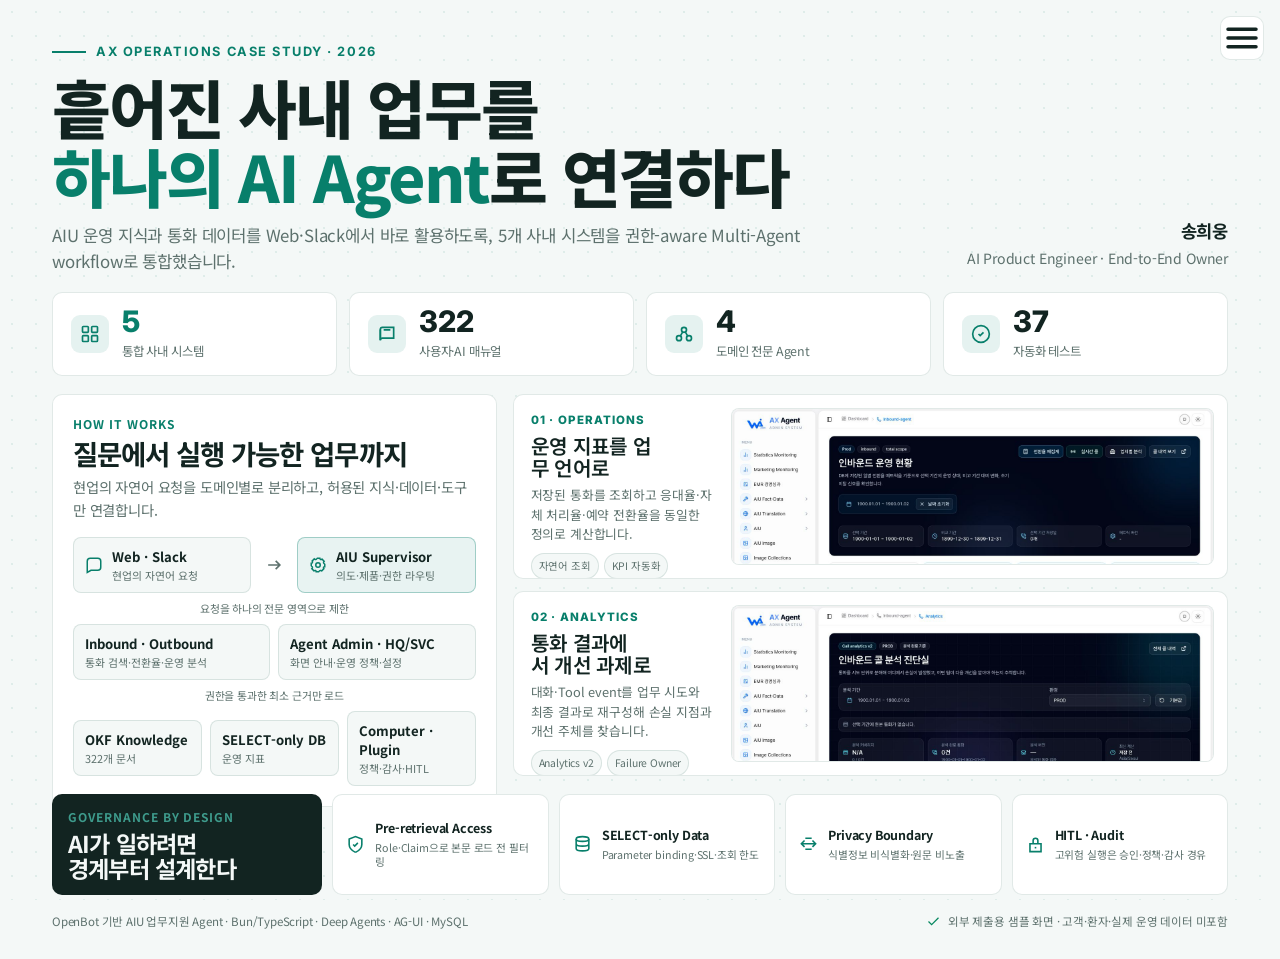
==== portfolio/cupix-ax-aiu-case-study.html @ a0961ac8 "큐픽스 AX 지원용 이력서와 시각 사례 추가" ====
<!DOCTYPE html>
<html lang="ko" class="theme-light">
<head>
  <meta charset="UTF-8">
  <meta name="viewport" content="width=device-width, initial-scale=1.0">
  <title>송희웅 - AIU AX Case Study</title>
  <link rel="preconnect" href="https://fonts.googleapis.com">
  <link href="https://fonts.googleapis.com/css2?family=Inter:wght@300;400;500;600;700;800;900&family=Noto+Sans+KR:wght@300;400;500;600;700;800;900&display=swap" rel="stylesheet">
  <script src="https://cdn.jsdelivr.net/npm/chart.js@4.4.7/dist/chart.umd.min.js"></script>
  <script>Chart.defaults.animation = false;</script>
  <script src="https://cdn.jsdelivr.net/npm/html-to-image@1.11.11/dist/html-to-image.js"></script>
  <style>
    *, *::before, *::after { box-sizing: border-box; margin: 0; padding: 0; }
    :root { interpolate-size: allow-keywords; }

    html.theme-dark {
      --bg: #071312; --surface: #0e1d1b; --surface-hover: #142725;
      --border: rgba(255,255,255,0.09); --text: #eef8f6; --text-secondary: #9ab0ac;
      --accent: #28b596; --accent-secondary: #6aa7ff;
      --positive: #2dd4a6; --negative: #fb7185; --warning: #fbbf24;
    }
    html.theme-light {
      --bg: #f4f8f7; --surface: #ffffff; --surface-hover: #eef7f4;
      --border: rgba(15, 72, 61, 0.12); --text: #122421; --text-secondary: #5d716d;
      --accent: #087f6b; --accent-secondary: #2563a7;
      --positive: #078860; --negative: #c93652; --warning: #a96c00;
    }

    html, body { min-height: 100%; }
    body {
      font-family: 'Noto Sans KR', 'Inter', -apple-system, BlinkMacSystemFont, sans-serif;
      background: var(--bg); color: var(--text); line-height: 1.55;
      letter-spacing: -0.011em; font-size: 16px; -webkit-font-smoothing: antialiased;
      transition: background 0.3s, color 0.3s; scrollbar-gutter: stable;
    }
    body::before {
      content: ''; position: fixed; inset: 0; z-index: -1; pointer-events: none;
      background-image: radial-gradient(circle, color-mix(in srgb, var(--accent), transparent 91%) 1px, transparent 1px);
      background-size: 24px 24px;
    }
    h1, h2, h3 { color: var(--text); letter-spacing: -0.035em; line-height: 1.08; text-wrap: balance; }
    h1 { font-size: clamp(2.7rem, 5vw, 4.5rem); font-weight: 800; }
    h2 { font-size: 2.1rem; font-weight: 700; }
    h3 { font-size: 1.5rem; font-weight: 600; }
    p, li, span, label { color: var(--text); font-weight: 400; }
    .text-secondary { color: var(--text-secondary); }
    *:focus-visible { outline: 2px solid var(--accent); outline-offset: 3px; border-radius: 4px; }

    .page {
      max-width: 1440px; min-height: 100vh; margin: 0 auto; padding: 42px 52px 28px;
      display: flex; flex-direction: column; justify-content: space-between; gap: 18px;
    }
    section { margin-bottom: 0; }
    .eyebrow {
      display: flex; align-items: center; gap: 10px; margin-bottom: 10px;
      color: var(--accent); font-family: 'Inter', sans-serif; font-size: 0.8rem;
      font-weight: 700; letter-spacing: 0.12em; text-transform: uppercase;
    }
    .eyebrow-line { width: 34px; height: 2px; background: var(--accent); }
    .hero { display: grid; grid-template-columns: minmax(0, 1fr) auto; align-items: end; gap: 28px; }
    .hero h1 { max-width: 850px; }
    .hero h1 strong { color: var(--accent); font-weight: 800; }
    .hero-copy { max-width: 750px; margin-top: 12px; color: var(--text-secondary); font-size: 1.05rem; }
    .identity { text-align: right; padding-bottom: 4px; }
    .identity-name { font-size: 1.1rem; font-weight: 700; }
    .identity-role { margin-top: 4px; color: var(--text-secondary); font-size: 0.88rem; }

    .metric-grid { display: grid; grid-template-columns: repeat(4, minmax(0, 1fr)); gap: 12px; }
    .metric {
      background: var(--surface); border: 1px solid var(--border); border-radius: 10px;
      padding: 14px 18px; min-height: 76px; display: flex; align-items: center; gap: 13px;
      transition: box-shadow 0.2s ease;
    }
    .metric:hover { box-shadow: 0 8px 18px rgba(11, 62, 51, 0.08); }
    .metric-icon {
      width: 38px; height: 38px; border-radius: 9px; display: grid; place-items: center;
      color: var(--accent); background: color-mix(in srgb, var(--accent), transparent 90%);
    }
    .metric-icon svg { width: 20px; height: 20px; }
    .metric-value { font-family: 'Inter', sans-serif; font-size: 1.85rem; font-weight: 800; line-height: 1; }
    .metric:first-child .metric-value { color: var(--accent); }
    .metric-label { margin-top: 5px; color: var(--text-secondary); font-size: 0.78rem; }

    .content-grid { display: grid; grid-template-columns: 0.92fr 1.48fr; gap: 16px; height: 382px; min-height: 0; }
    .card {
      background: var(--surface); border: 1px solid var(--border); border-radius: 10px;
      padding: 20px; transition: box-shadow 0.2s ease;
    }
    .card:hover { box-shadow: 0 8px 18px rgba(11, 62, 51, 0.08); }
    .card-label { color: var(--accent); font-size: 0.75rem; font-weight: 700; letter-spacing: 0.08em; text-transform: uppercase; }
    .architecture-card { display: flex; flex-direction: column; }
    .architecture-card h2 { margin-top: 5px; font-size: 1.72rem; }
    .architecture-card > p { margin-top: 8px; color: var(--text-secondary); font-size: 0.9rem; }
    .flow { margin-top: 16px; display: grid; gap: 10px; flex: 1; }
    .flow-row { display: grid; align-items: center; gap: 8px; }
    .flow-row.entry { grid-template-columns: 1fr 30px 1fr; }
    .flow-row.specialists { grid-template-columns: repeat(2, minmax(0, 1fr)); }
    .flow-row.sources { grid-template-columns: repeat(3, minmax(0, 1fr)); }
    .node {
      min-height: 54px; border: 1px solid var(--border); border-radius: 8px; background: var(--bg);
      padding: 9px 11px; display: flex; align-items: center; gap: 9px; color: var(--text);
      font-family: inherit; text-align: left; cursor: pointer; width: 100%;
      transition: background 0.2s, box-shadow 0.2s;
    }
    .node:hover { background: var(--surface-hover); box-shadow: inset 0 0 0 1px var(--border); }
    .node.primary { background: color-mix(in srgb, var(--accent), transparent 91%); border-color: color-mix(in srgb, var(--accent), transparent 68%); }
    .node-icon { color: var(--accent); flex: 0 0 auto; }
    .node-icon svg { width: 18px; height: 18px; display: block; }
    .node-title { display: block; font-size: 0.82rem; font-weight: 700; }
    .node-sub { display: block; margin-top: 1px; color: var(--text-secondary); font-size: 0.68rem; }
    .arrow { display: grid; place-items: center; color: var(--text-secondary); }
    .arrow svg { width: 20px; height: 20px; }
    .connector-label { text-align: center; color: var(--text-secondary); font-size: 0.68rem; margin: -3px 0; }

    [popover] {
      background: var(--surface); border: 1px solid var(--border); border-radius: 8px;
      padding: 16px; max-width: 330px; box-shadow: 0 14px 40px rgba(0,0,0,0.24); color: var(--text);
    }
    [popover] h3 { font-size: 1.5rem; }
    [popover] p { margin-top: 8px; color: var(--text-secondary); font-size: 0.92rem; }
    [popover]::backdrop { background: rgba(0,0,0,0.25); }

    .screens { display: grid; grid-template-rows: repeat(2, 185px); gap: 12px; min-height: 0; }
    .screen-card {
      position: relative; display: grid; grid-template-columns: 190px minmax(0, 1fr); gap: 14px;
      padding: 13px; overflow: hidden; min-height: 0; height: 185px;
    }
    .screen-copy { display: flex; flex-direction: column; justify-content: center; padding: 4px 2px 4px 4px; }
    .screen-number { font-family: 'Inter', sans-serif; color: var(--accent); font-size: 0.72rem; font-weight: 800; letter-spacing: 0.08em; }
    .screen-copy h3 { margin-top: 5px; font-size: 1.26rem; }
    .screen-copy p { margin-top: 7px; color: var(--text-secondary); font-size: 0.8rem; line-height: 1.5; }
    .screen-chips { display: flex; gap: 5px; flex-wrap: wrap; margin-top: 10px; }
    .chip {
      border: 1px solid var(--border); background: var(--bg); color: var(--text-secondary);
      border-radius: 999px; padding: 4px 7px; font-size: 0.65rem;
    }
    .screen-button {
      position: relative; border: 1px solid var(--border); border-radius: 8px; overflow: hidden;
      cursor: zoom-in; background: #fff; min-height: 0; height: 157px; width: 100%;
    }
    .screen-button img { width: 100%; height: 100%; object-fit: cover; object-position: left top; display: block; }
    .screen-button::after {
      content: '확대 보기'; position: absolute; right: 8px; bottom: 8px; padding: 5px 8px;
      border-radius: 6px; background: rgba(6, 30, 26, 0.82); color: #fff; font-size: 0.68rem;
      opacity: 0; transition: opacity 0.2s;
    }
    .screen-button:hover::after { opacity: 1; }

    .governance {
      display: grid; grid-template-columns: 1.25fr repeat(4, minmax(0, 1fr)); gap: 10px; align-items: stretch;
    }
    .governance-intro { padding: 14px 16px; background: var(--text); border-radius: 10px; }
    .governance-intro .card-label { color: color-mix(in srgb, var(--accent), #ffffff 22%); }
    .governance-intro h2 { margin-top: 4px; color: var(--bg); font-size: 1.45rem; }
    .guardrail { padding: 12px 13px; display: flex; align-items: center; gap: 10px; }
    .guardrail svg { width: 19px; height: 19px; color: var(--accent); flex: 0 0 auto; }
    .guardrail strong { display: block; font-size: 0.78rem; }
    .guardrail span { display: block; margin-top: 2px; color: var(--text-secondary); font-size: 0.67rem; line-height: 1.35; }

    footer { display: flex; align-items: center; justify-content: space-between; gap: 20px; font-size: 0.72rem; color: var(--text-secondary); }
    footer span { color: var(--text-secondary); }
    .safe-note { display: flex; align-items: center; gap: 7px; }
    .safe-note svg { width: 15px; height: 15px; color: var(--positive); }

    dialog {
      width: min(94vw, 1280px); max-height: 92vh; border: 1px solid var(--border); border-radius: 12px;
      padding: 12px; background: var(--surface); color: var(--text); box-shadow: 0 24px 70px rgba(0,0,0,0.35);
    }
    dialog::backdrop { background: rgba(3, 15, 13, 0.78); backdrop-filter: blur(4px); }
    dialog img { display: block; width: 100%; max-height: 82vh; object-fit: contain; border-radius: 7px; }
    .dialog-close {
      position: absolute; top: 20px; right: 20px; width: 40px; height: 40px; display: grid; place-items: center;
      border: 1px solid rgba(255,255,255,0.25); border-radius: 8px; background: rgba(5, 25, 22, 0.84);
      color: white; cursor: pointer;
    }

    .viz-menu { position: fixed; top: 16px; right: 16px; z-index: 9999; }
    .viz-menu-toggle {
      width: 44px; height: 44px; border-radius: 10px; background: var(--surface); border: 1px solid var(--border);
      color: var(--text); cursor: pointer; display: flex; align-items: center; justify-content: center;
      backdrop-filter: blur(12px); transition: background 0.2s;
    }
    .viz-menu-toggle:hover { background: var(--surface-hover); }
    .viz-menu-dropdown {
      position: absolute; top: 52px; right: 0; min-width: 200px; background: var(--surface);
      border: 1px solid var(--border); border-radius: 10px; padding: 7px; opacity: 0; visibility: hidden;
      transform: translateY(-8px); transition: all 0.2s; backdrop-filter: blur(16px);
    }
    .viz-menu-dropdown.open { opacity: 1; visibility: visible; transform: translateY(0); }
    .viz-menu-dropdown button {
      width: 100%; padding: 9px 11px; border: 0; border-radius: 7px; background: transparent;
      color: var(--text); font-family: inherit; cursor: pointer; text-align: left;
      display: flex; align-items: center; gap: 9px; font-size: 0.82rem;
    }
    .viz-menu-dropdown button:hover { background: var(--surface-hover); }
    .viz-menu-dropdown svg { width: 17px; height: 17px; }
    .skip-to-content {
      position: absolute; top: -50px; left: 8px; background: var(--accent); color: #fff;
      padding: 8px 12px; text-decoration: none; border-radius: 4px; transition: top 0.2s; z-index: 10000;
    }
    .skip-to-content:focus { position: fixed; top: 8px; }
    .sr-only { position: absolute; width: 1px; height: 1px; overflow: hidden; clip: rect(0,0,0,0); white-space: nowrap; }

    @keyframes fadeInUp { from { opacity: 0; transform: translateY(18px); } to { opacity: 1; transform: translateY(0); } }
    @keyframes fadeIn { from { opacity: 0; } to { opacity: 1; } }
    @keyframes slideInLeft { from { opacity: 0; transform: translateX(-28px); } to { opacity: 1; transform: translateX(0); } }
    @keyframes slideInRight { from { opacity: 0; transform: translateX(28px); } to { opacity: 1; transform: translateX(0); } }
    .animate { animation: fadeInUp 0.55s ease-out both; }
    .animate.delay-1 { animation-delay: 0.08s; }
    .animate.delay-2 { animation-delay: 0.16s; }
    .animate.delay-3 { animation-delay: 0.24s; }
    .animate.delay-4 { animation-delay: 0.32s; }
    .animate.delay-5 { animation-delay: 0.4s; }
    .animate.delay-6 { animation-delay: 0.48s; }
    .reveal { opacity: 0; transform: translateY(18px); transition: opacity 0.55s ease, transform 0.55s ease; }
    .reveal.visible { opacity: 1; transform: translateY(0); }

    @media (max-width: 900px) {
      .page { width: 100%; max-width: 100%; height: auto; padding: 30px 22px; overflow-x: hidden; }
      .hero { grid-template-columns: 1fr; }
      .identity { text-align: left; }
      .metric-grid { grid-template-columns: repeat(2, minmax(0, 1fr)); }
      .content-grid { grid-template-columns: 1fr; height: auto; }
      .screens { grid-template-rows: repeat(2, auto); }
      .screen-card { grid-template-columns: 1fr; height: auto; }
      .screen-button { min-height: 250px; height: 250px; }
      .governance { grid-template-columns: repeat(2, minmax(0, 1fr)); }
      .governance-intro { grid-column: span 2; }
      footer { flex-direction: column; align-items: flex-start; }
    }
    @media (max-width: 600px) {
      body { overflow-x: hidden; }
      .page { padding: 22px 14px; }
      .hero h1 { max-width: 100%; font-size: 2.2rem; overflow-wrap: anywhere; word-break: keep-all; }
      h2 { font-size: 2rem; }
      h3 { font-size: 1.5rem; }
      .metric-grid, .governance { grid-template-columns: 1fr; }
      .governance-intro { grid-column: auto; }
      .flow-row.entry, .flow-row.specialists, .flow-row.sources { grid-template-columns: 1fr; }
      .flow-row.entry .arrow { transform: rotate(90deg); }
      .screen-button { min-height: 190px; }
    }
    @media (max-width: 375px) {
      body { overflow-x: hidden; }
      .page { width: 100%; max-width: 100%; padding-inline: 12px; }
      .hero h1 { font-size: 2rem; }
    }

    @media (prefers-reduced-motion: reduce) {
      *, *::before, *::after { animation: none !important; transition: none !important; }
      .reveal { opacity: 1; transform: none; }
    }

    @media print {
      html.theme-dark, html.theme-light {
        --bg: #f4f8f7; --surface: #ffffff; --surface-hover: #eef7f4;
        --border: rgba(15, 72, 61, 0.12); --text: #122421; --text-secondary: #5d716d;
        --accent: #087f6b; --accent-secondary: #2563a7;
        --positive: #078860; --negative: #c93652; --warning: #a96c00;
      }
      html, body { width: 297mm; height: 210mm; background: #f4f8f7 !important; }
      body { overflow: hidden; }
      body::before, .viz-menu, dialog { display: none !important; }
      .page { width: 297mm; height: 210mm; min-height: 210mm; max-width: none; padding: 9mm 11mm 7mm; gap: 3.2mm; overflow: hidden; }
      .hero { grid-template-columns: minmax(0, 1fr) auto !important; }
      .hero h1 { font-size: 28pt; }
      .hero-copy { font-size: 8.8pt; margin-top: 2mm; }
      .eyebrow { margin-bottom: 1.5mm; font-size: 7pt; }
      .identity { text-align: right !important; }
      .identity-name { font-size: 9.5pt; }
      .identity-role { font-size: 7pt; }
      .metric-grid { grid-template-columns: repeat(4, minmax(0, 1fr)) !important; }
      .metric { min-height: 14mm; padding: 2.4mm 3mm; gap: 2mm; }
      .metric-icon { width: 8mm; height: 8mm; }
      .metric-value { font-size: 16pt; }
      .metric-label { font-size: 6.5pt; margin-top: 0.7mm; }
      .content-grid { grid-template-columns: 0.92fr 1.48fr !important; min-height: 91mm; height: 91mm !important; gap: 3mm; }
      .card { padding: 3.2mm; }
      .architecture-card h2 { font-size: 15pt; }
      .architecture-card > p { font-size: 7pt; margin-top: 1mm; }
      .flow { margin-top: 2.2mm; gap: 1.5mm; }
      .node { min-height: 11mm; padding: 1.4mm 1.8mm; }
      .node-title { font-size: 6.8pt; }
      .node-sub { font-size: 5.7pt; }
      .connector-label { font-size: 5.8pt; }
      .screens { grid-template-rows: repeat(2, 44.5mm) !important; gap: 2mm; }
      .screen-card { grid-template-columns: 42mm minmax(0, 1fr) !important; gap: 2mm; padding: 2mm; height: 44.5mm !important; }
      .screen-copy h3 { font-size: 10.5pt; }
      .screen-copy p { font-size: 6pt; margin-top: 1mm; }
      .screen-number, .card-label { font-size: 5.8pt; }
      .screen-chips { margin-top: 1.2mm; gap: 1mm; }
      .chip { padding: 0.5mm 1.2mm; font-size: 5.2pt; }
      .screen-button { min-height: 0 !important; height: 40.5mm !important; }
      .screen-button::after { display: none; }
      .governance { grid-template-columns: 1.25fr repeat(4, minmax(0, 1fr)) !important; gap: 1.8mm; }
      .governance-intro { grid-column: auto !important; }
      .governance-intro, .guardrail { padding: 2.2mm 2.6mm; }
      .governance-intro h2 { font-size: 11pt; }
      .guardrail strong { font-size: 6.5pt; }
      .guardrail span { font-size: 5.5pt; }
      footer { flex-direction: row !important; align-items: center !important; font-size: 5.8pt; }
      .card, .metric { break-inside: avoid; box-shadow: none !important; }
      .animate, .reveal { opacity: 1 !important; transform: none !important; animation: none !important; }
      * { print-color-adjust: exact; -webkit-print-color-adjust: exact; }
    }
    @page { size: A4 landscape; margin: 0; }
  </style>
</head>
<body>
  <a href="#main-content" class="skip-to-content">본문으로 건너뛰기</a>

  <div class="viz-menu">
    <button class="viz-menu-toggle" onclick="toggleMenu()" aria-label="유틸리티 메뉴 열기">
      <svg viewBox="0 0 24 24" fill="none" stroke="currentColor" stroke-width="2" stroke-linecap="round"><path d="M4 7h16M4 12h16M4 17h16"/></svg>
    </button>
    <div class="viz-menu-dropdown" id="vizMenuDropdown">
      <button onclick="cycleTheme()">
        <svg id="themeIcon" viewBox="0 0 24 24" fill="none" stroke="currentColor" stroke-width="2"><circle cx="12" cy="12" r="4"/><path d="M12 2v2M12 20v2M4.93 4.93l1.42 1.42M17.66 17.66l1.41 1.41M2 12h2M20 12h2M4.93 19.07l1.42-1.42M17.66 6.34l1.41-1.41"/></svg>
        <span id="themeLabel">테마 전환</span>
      </button>
      <button onclick="downloadImage()">
        <svg viewBox="0 0 24 24" fill="none" stroke="currentColor" stroke-width="2"><path d="M12 3v12m0 0 4-4m-4 4-4-4M4 19h16"/></svg>
        <span>PNG 다운로드</span>
      </button>
      <button onclick="window.print()">
        <svg viewBox="0 0 24 24" fill="none" stroke="currentColor" stroke-width="2"><path d="M6 9V3h12v6M6 18H4a2 2 0 0 1-2-2v-5a2 2 0 0 1 2-2h16a2 2 0 0 1 2 2v5a2 2 0 0 1-2 2h-2M6 14h12v7H6z"/></svg>
        <span>인쇄 / PDF</span>
      </button>
    </div>
  </div>

  <main id="main-content" class="page" role="main">
    <section class="hero animate" role="region" aria-label="케이스 스터디 소개">
      <header>
        <div class="eyebrow"><span class="eyebrow-line"></span>AX Operations Case Study · 2026</div>
        <h1>흩어진 사내 업무를<br><strong>하나의 AI Agent</strong>로 연결하다</h1>
        <p class="hero-copy">AIU 운영 지식과 통화 데이터를 Web·Slack에서 바로 활용하도록, 5개 사내 시스템을 권한-aware Multi-Agent workflow로 통합했습니다.</p>
      </header>
      <div class="identity" aria-label="작성자">
        <div class="identity-name">송희웅</div>
        <div class="identity-role">AI Product Engineer · End-to-End Owner</div>
      </div>
    </section>

    <section class="metric-grid animate delay-1" role="region" aria-label="프로젝트 규모">
      <article class="metric">
        <div class="metric-icon"><svg viewBox="0 0 24 24" fill="none" stroke="currentColor" stroke-width="2"><rect x="3" y="3" width="7" height="7" rx="1"/><rect x="14" y="3" width="7" height="7" rx="1"/><rect x="3" y="14" width="7" height="7" rx="1"/><rect x="14" y="14" width="7" height="7" rx="1"/></svg></div>
        <div><div class="metric-value" data-count="5">5</div><div class="metric-label">통합 사내 시스템</div></div>
      </article>
      <article class="metric">
        <div class="metric-icon"><svg viewBox="0 0 24 24" fill="none" stroke="currentColor" stroke-width="2"><path d="M4 19.5A2.5 2.5 0 0 1 6.5 17H20V4H6.5A2.5 2.5 0 0 0 4 6.5z"/><path d="M4 6.5v13M8 7h8"/></svg></div>
        <div><div class="metric-value" data-count="322">322</div><div class="metric-label">사용자·AI 매뉴얼</div></div>
      </article>
      <article class="metric">
        <div class="metric-icon"><svg viewBox="0 0 24 24" fill="none" stroke="currentColor" stroke-width="2"><circle cx="12" cy="7" r="3"/><circle cx="6" cy="17" r="3"/><circle cx="18" cy="17" r="3"/><path d="M10.5 9.5 7.5 14.5M13.5 9.5l3 5"/></svg></div>
        <div><div class="metric-value" data-count="4">4</div><div class="metric-label">도메인 전문 Agent</div></div>
      </article>
      <article class="metric">
        <div class="metric-icon"><svg viewBox="0 0 24 24" fill="none" stroke="currentColor" stroke-width="2"><path d="m9 12 2 2 4-4"/><path d="M12 22a10 10 0 1 0 0-20 10 10 0 0 0 0 20"/></svg></div>
        <div><div class="metric-value" data-count="37">37</div><div class="metric-label">자동화 테스트</div></div>
      </article>
    </section>

    <section class="content-grid animate delay-2" role="region" aria-label="아키텍처와 제품 화면">
      <article class="card architecture-card" aria-label="업무 자동화 아키텍처">
        <div class="card-label">How it works</div>
        <h2>질문에서 실행 가능한 업무까지</h2>
        <p>현업의 자연어 요청을 도메인별로 분리하고, 허용된 지식·데이터·도구만 연결합니다.</p>
        <div class="flow" role="group" aria-label="AIU Agent 처리 흐름">
          <div class="flow-row entry">
            <button class="node" popovertarget="entry-popover">
              <span class="node-icon"><svg viewBox="0 0 24 24" fill="none" stroke="currentColor" stroke-width="2"><path d="M21 15a4 4 0 0 1-4 4H8l-5 3V7a4 4 0 0 1 4-4h10a4 4 0 0 1 4 4z"/></svg></span>
              <span><span class="node-title">Web · Slack</span><span class="node-sub">현업의 자연어 요청</span></span>
            </button>
            <span class="arrow" aria-hidden="true"><svg viewBox="0 0 24 24" fill="none" stroke="currentColor" stroke-width="2"><path d="M5 12h14m-5-5 5 5-5 5"/></svg></span>
            <button class="node primary" popovertarget="supervisor-popover">
              <span class="node-icon"><svg viewBox="0 0 24 24" fill="none" stroke="currentColor" stroke-width="2"><circle cx="12" cy="12" r="3"/><path d="M19.4 15a1.7 1.7 0 0 0 .34 1.88l.06.06-2.83 2.83-.06-.06A1.7 1.7 0 0 0 15 19.4a1.7 1.7 0 0 0-1 .6 1.7 1.7 0 0 0-.4 1.1V21h-4v-.09A1.7 1.7 0 0 0 8.6 19.4a1.7 1.7 0 0 0-1.88.34l-.06.06-2.83-2.83.06-.06A1.7 1.7 0 0 0 4.6 15a1.7 1.7 0 0 0-.6-1 1.7 1.7 0 0 0-1.1-.4H3v-4h.09A1.7 1.7 0 0 0 4.6 8.6a1.7 1.7 0 0 0-.34-1.88l-.06-.06 2.83-2.83.06.06A1.7 1.7 0 0 0 9 4.6a1.7 1.7 0 0 0 1-.6 1.7 1.7 0 0 0 .4-1.1V3h4v.09A1.7 1.7 0 0 0 15.4 4.6a1.7 1.7 0 0 0 1.88-.34l.06-.06 2.83 2.83-.06.06A1.7 1.7 0 0 0 19.4 9c.1.36.3.7.6 1 .3.3.7.4 1.1.4H21v4h-.09a1.7 1.7 0 0 0-1.51.6Z"/></svg></span>
              <span><span class="node-title">AIU Supervisor</span><span class="node-sub">의도·제품·권한 라우팅</span></span>
            </button>
          </div>
          <div class="connector-label">요청을 하나의 전문 영역으로 제한</div>
          <div class="flow-row specialists">
            <button class="node" popovertarget="specialist-popover"><span><span class="node-title">Inbound · Outbound</span><span class="node-sub">통화 검색·전환율·운영 분석</span></span></button>
            <button class="node" popovertarget="specialist-popover"><span><span class="node-title">Agent Admin · HQ/SVC</span><span class="node-sub">화면 안내·운영 정책·설정</span></span></button>
          </div>
          <div class="connector-label">권한을 통과한 최소 근거만 로드</div>
          <div class="flow-row sources">
            <button class="node" popovertarget="source-popover"><span><span class="node-title">OKF Knowledge</span><span class="node-sub">322개 문서</span></span></button>
            <button class="node" popovertarget="source-popover"><span><span class="node-title">SELECT-only DB</span><span class="node-sub">운영 지표</span></span></button>
            <button class="node" popovertarget="source-popover"><span><span class="node-title">Computer · Plugin</span><span class="node-sub">정책·감사·HITL</span></span></button>
          </div>
        </div>
      </article>

      <div class="screens" role="group" aria-label="제품 화면 예시">
        <article class="card screen-card">
          <div class="screen-copy">
            <div class="screen-number">01 · OPERATIONS</div>
            <h3>운영 지표를 업무 언어로</h3>
            <p>저장된 통화를 조회하고 응대율·자체 처리율·예약 전환율을 동일한 정의로 계산합니다.</p>
            <div class="screen-chips"><span class="chip">자연어 조회</span><span class="chip">KPI 자동화</span><span class="chip">원인 추적</span></div>
          </div>
          <button class="screen-button" onclick="showPreview('operations')" aria-label="인바운드 운영 현황 샘플 화면 확대">
            <img id="operations-image" src="[data-uri]" alt="개인정보와 실제 운영값이 없는 인바운드 운영 현황 샘플 화면">
          </button>
        </article>
        <article class="card screen-card">
          <div class="screen-copy">
            <div class="screen-number">02 · ANALYTICS</div>
            <h3>통화 결과에서 개선 과제로</h3>
            <p>대화·Tool event를 업무 시도와 최종 결과로 재구성해 손실 지점과 개선 주체를 찾습니다.</p>
            <div class="screen-chips"><span class="chip">Analytics v2</span><span class="chip">Failure Owner</span><span class="chip">재처리 가능</span></div>
          </div>
          <button class="screen-button" onclick="showPreview('analytics')" aria-label="인바운드 콜 분석 진단실 샘플 화면 확대">
            <img id="analytics-image" src="[data-uri]" alt="개인정보와 실제 운영값이 없는 인바운드 콜 분석 샘플 화면">
          </button>
        </article>
      </div>
    </section>

    <section class="governance animate delay-3" role="region" aria-label="운영 안전장치">
      <article class="governance-intro">
        <div class="card-label">Governance by design</div>
        <h2>AI가 일하려면<br>경계부터 설계한다</h2>
      </article>
      <article class="card guardrail"><svg viewBox="0 0 24 24" fill="none" stroke="currentColor" stroke-width="2"><path d="M12 22s8-4 8-10V5l-8-3-8 3v7c0 6 8 10 8 10"/><path d="m9 12 2 2 4-4"/></svg><div><strong>Pre-retrieval Access</strong><span>Role·Claim으로 본문 로드 전 필터링</span></div></article>
      <article class="card guardrail"><svg viewBox="0 0 24 24" fill="none" stroke="currentColor" stroke-width="2"><ellipse cx="12" cy="5" rx="8" ry="3"/><path d="M4 5v6c0 1.7 3.6 3 8 3s8-1.3 8-3V5M4 11v6c0 1.7 3.6 3 8 3s8-1.3 8-3v-6"/></svg><div><strong>SELECT-only Data</strong><span>Parameter binding·SSL·조회 한도</span></div></article>
      <article class="card guardrail"><svg viewBox="0 0 24 24" fill="none" stroke="currentColor" stroke-width="2"><path d="M3 11h18M7 7l-4 4 4 4M17 7l4 4-4 4"/><path d="M8 4h8M8 18h8"/></svg><div><strong>Privacy Boundary</strong><span>식별정보 비식별화·원문 비노출</span></div></article>
      <article class="card guardrail"><svg viewBox="0 0 24 24" fill="none" stroke="currentColor" stroke-width="2"><path d="M9 11V7a3 3 0 0 1 6 0v4M5 11h14v10H5z"/><path d="M12 15v2"/></svg><div><strong>HITL · Audit</strong><span>고위험 실행은 승인·정책·감사 경유</span></div></article>
    </section>

    <footer>
      <span>OpenBot 기반 AIU 업무지원 Agent · Bun/TypeScript · Deep Agents · AG-UI · MySQL</span>
      <span class="safe-note"><svg viewBox="0 0 24 24" fill="none" stroke="currentColor" stroke-width="2"><path d="M20 6 9 17l-5-5"/></svg>외부 제출용 샘플 화면 · 고객·환자·실제 운영 데이터 미포함</span>
    </footer>
  </main>

  <div id="entry-popover" popover><h3>하나의 업무 접점</h3><p>현업 사용자는 제품별 화면과 데이터 저장소를 외우는 대신 Web 또는 Slack에서 업무 언어로 질문합니다.</p></div>
  <div id="supervisor-popover" popover><h3>Supervisor Boundary</h3><p>최상위 Agent는 원본 지식을 직접 읽지 않고, 요청을 하나의 전문 Agent에 위임해 도메인 혼합과 권한 확장을 막습니다.</p></div>
  <div id="specialist-popover" popover><h3>4개의 전문 Agent</h3><p>인바운드, 아웃바운드, Agent Admin, HQ/SVC가 각자의 문서·Tool·응답 계약만 사용합니다.</p></div>
  <div id="source-popover" popover><h3>근거 기반 실행</h3><p>정적 매뉴얼, 읽기 전용 운영 데이터, 정책이 적용된 Computer·Plugin 실행을 목적에 따라 분리합니다.</p></div>

  <dialog id="previewDialog" aria-label="제품 화면 확대 보기">
    <button class="dialog-close" onclick="closePreview()" aria-label="확대 화면 닫기"><svg width="20" height="20" viewBox="0 0 24 24" fill="none" stroke="currentColor" stroke-width="2"><path d="m6 6 12 12M18 6 6 18"/></svg></button>
    <img id="previewImage" src="[data-uri]" alt="확대된 제품 화면">
  </dialog>

  <script>
    function toggleMenu() {
      var dropdown = document.getElementById('vizMenuDropdown');
      if (dropdown) dropdown.classList.toggle('open');
    }
    document.addEventListener('click', function(event) {
      var dropdown = document.getElementById('vizMenuDropdown');
      if (!event.target.closest('.viz-menu') && dropdown) dropdown.classList.remove('open');
    });
    document.addEventListener('keydown', function(event) {
      if (event.key === 'Escape') {
        var dropdown = document.getElementById('vizMenuDropdown');
        if (dropdown) dropdown.classList.remove('open');
      }
    });

    var savedTheme = localStorage.getItem('viz-theme');
    var currentTheme = savedTheme || (window.matchMedia('(prefers-color-scheme: light)').matches ? 'light' : 'dark');
    function applyTheme(theme) {
      document.documentElement.className = 'theme-' + theme;
      document.getElementById('themeLabel').textContent = theme === 'dark' ? '라이트 테마' : '다크 테마';
      localStorage.setItem('viz-theme', theme);
      currentTheme = theme;
      if (typeof onThemeChange === 'function') onThemeChange();
    }
    function cycleTheme() { applyTheme(currentTheme === 'dark' ? 'light' : 'dark'); }
    function onThemeChange() { return; }
    applyTheme(currentTheme);

    document.querySelectorAll('[data-reveal]').forEach(function(element) { element.classList.add('reveal'); });
    var revealObserver = new IntersectionObserver(function(entries) {
      entries.forEach(function(entry) {
        if (entry.isIntersecting) { entry.target.classList.add('visible'); revealObserver.unobserve(entry.target); }
      });
    }, { threshold: 0.15 });
    document.querySelectorAll('.reveal').forEach(function(element) { revealObserver.observe(element); });
    setTimeout(function() { document.querySelectorAll('.reveal').forEach(function(element) { element.classList.add('visible'); }); }, 500);

    function animateCounters() {
      document.querySelectorAll('[data-count]').forEach(function(element) {
        if (element.dataset.counted) return;
        element.dataset.counted = '1';
        var target = parseFloat(element.dataset.count);
        var start = performance.now();
        var duration = 240;
        function tick(now) {
          var progress = Math.min((now - start) / duration, 1);
          var eased = 1 - Math.pow(1 - progress, 3);
          element.textContent = Math.round(target * eased).toLocaleString();
          if (progress < 1) requestAnimationFrame(tick);
        }
        requestAnimationFrame(tick);
      });
    }
    var counterElement = document.querySelector('[data-count]');
    if (counterElement) {
      var counterObserver = new IntersectionObserver(function(entries) {
        entries.forEach(function(entry) { if (entry.isIntersecting) { animateCounters(); counterObserver.disconnect(); } });
      }, { threshold: 0.3 });
      counterObserver.observe(counterElement);
    }

    async function downloadImage() {
      var menu = document.querySelector('.viz-menu');
      menu.style.display = 'none';
      try {
        var dataUrl = await htmlToImage.toPng(document.querySelector('.page'), { quality: 1, pixelRatio: 2 });
        var anchor = document.createElement('a');
        anchor.href = dataUrl;
        anchor.download = 'song-heewoong-aiu-ax-case-study.png';
        anchor.click();
      } catch (error) {
        console.error('Download failed:', error);
      }
      menu.style.display = '';
    }

    function showPreview(kind) {
      var source = document.getElementById(kind + '-image');
      var preview = document.getElementById('previewImage');
      var dialog = document.getElementById('previewDialog');
      if (!source || !preview || !dialog) return;
      preview.src = source.src;
      preview.alt = source.alt;
      dialog.showModal();
    }
    function closePreview() {
      var dialog = document.getElementById('previewDialog');
      if (dialog) dialog.close();
    }
    document.getElementById('previewDialog').addEventListener('click', function(event) {
      if (event.target === this) this.close();
    });
  </script>
</body>
</html>
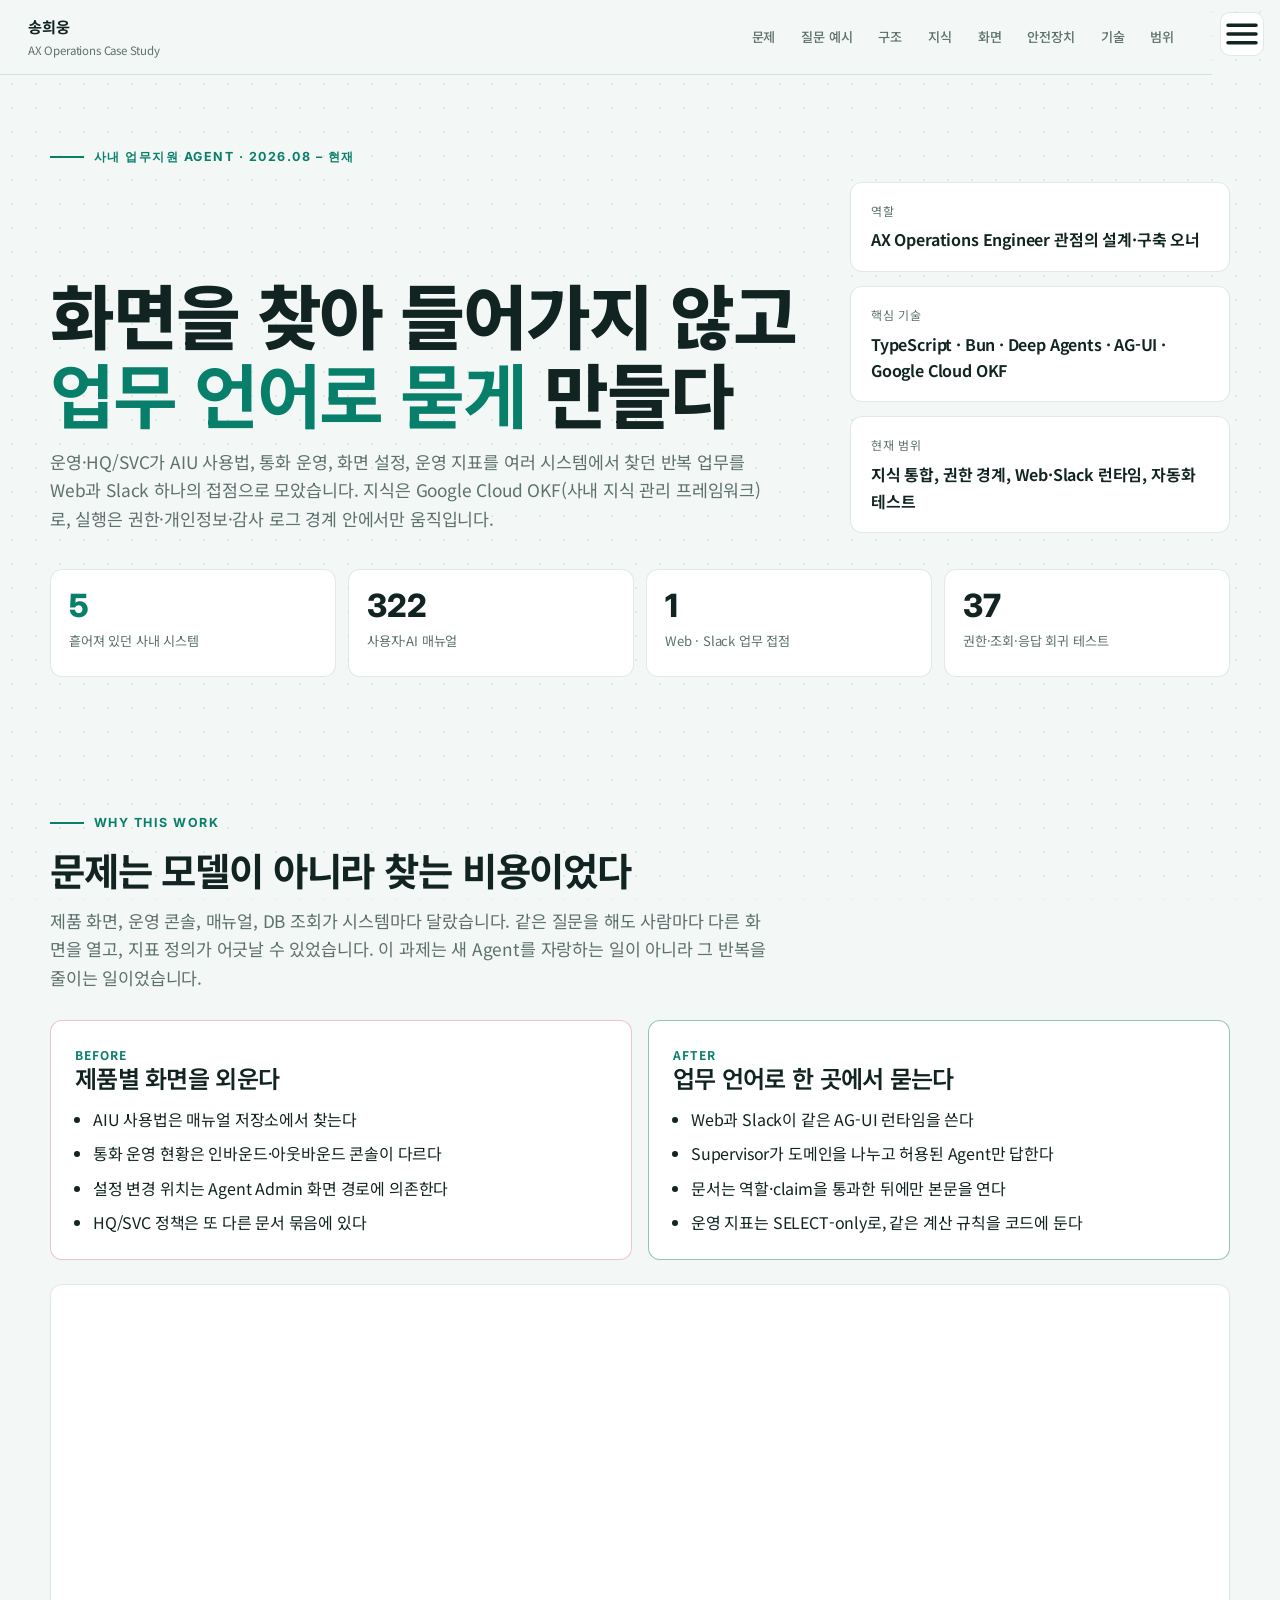
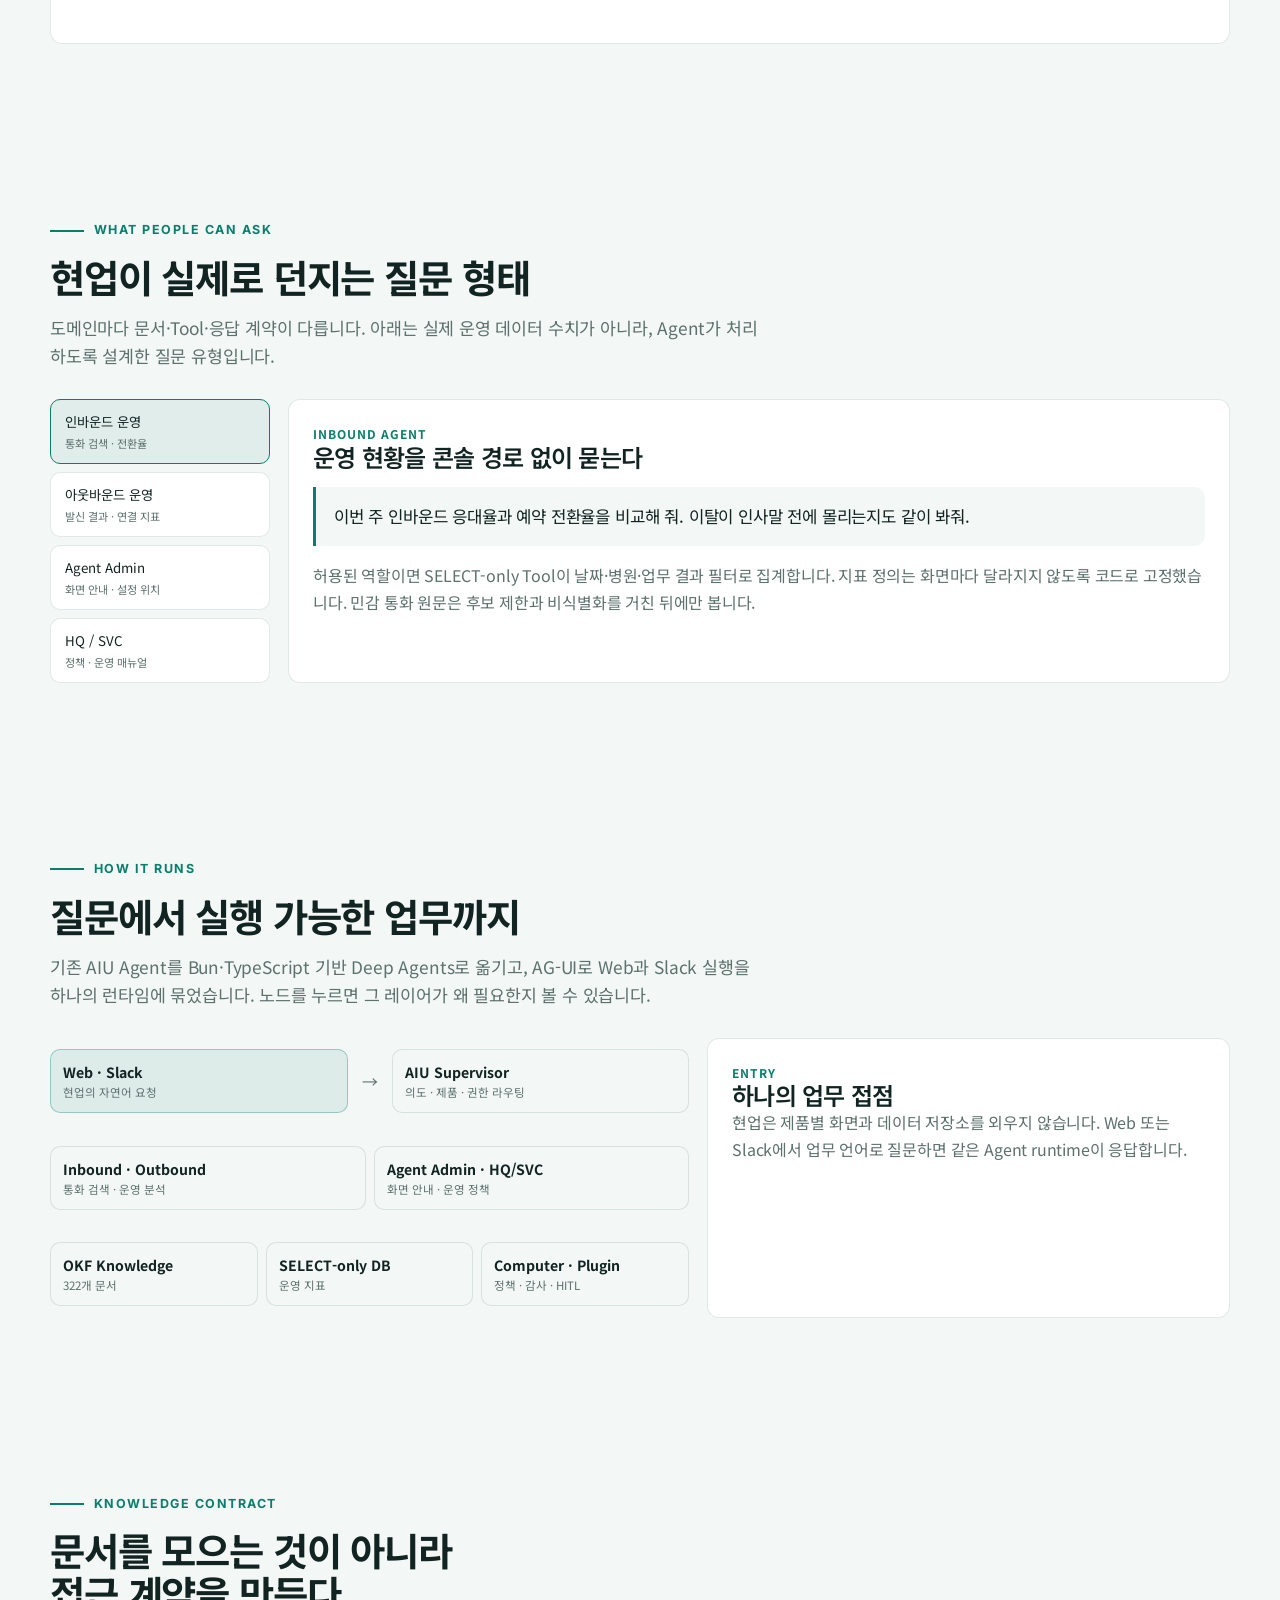
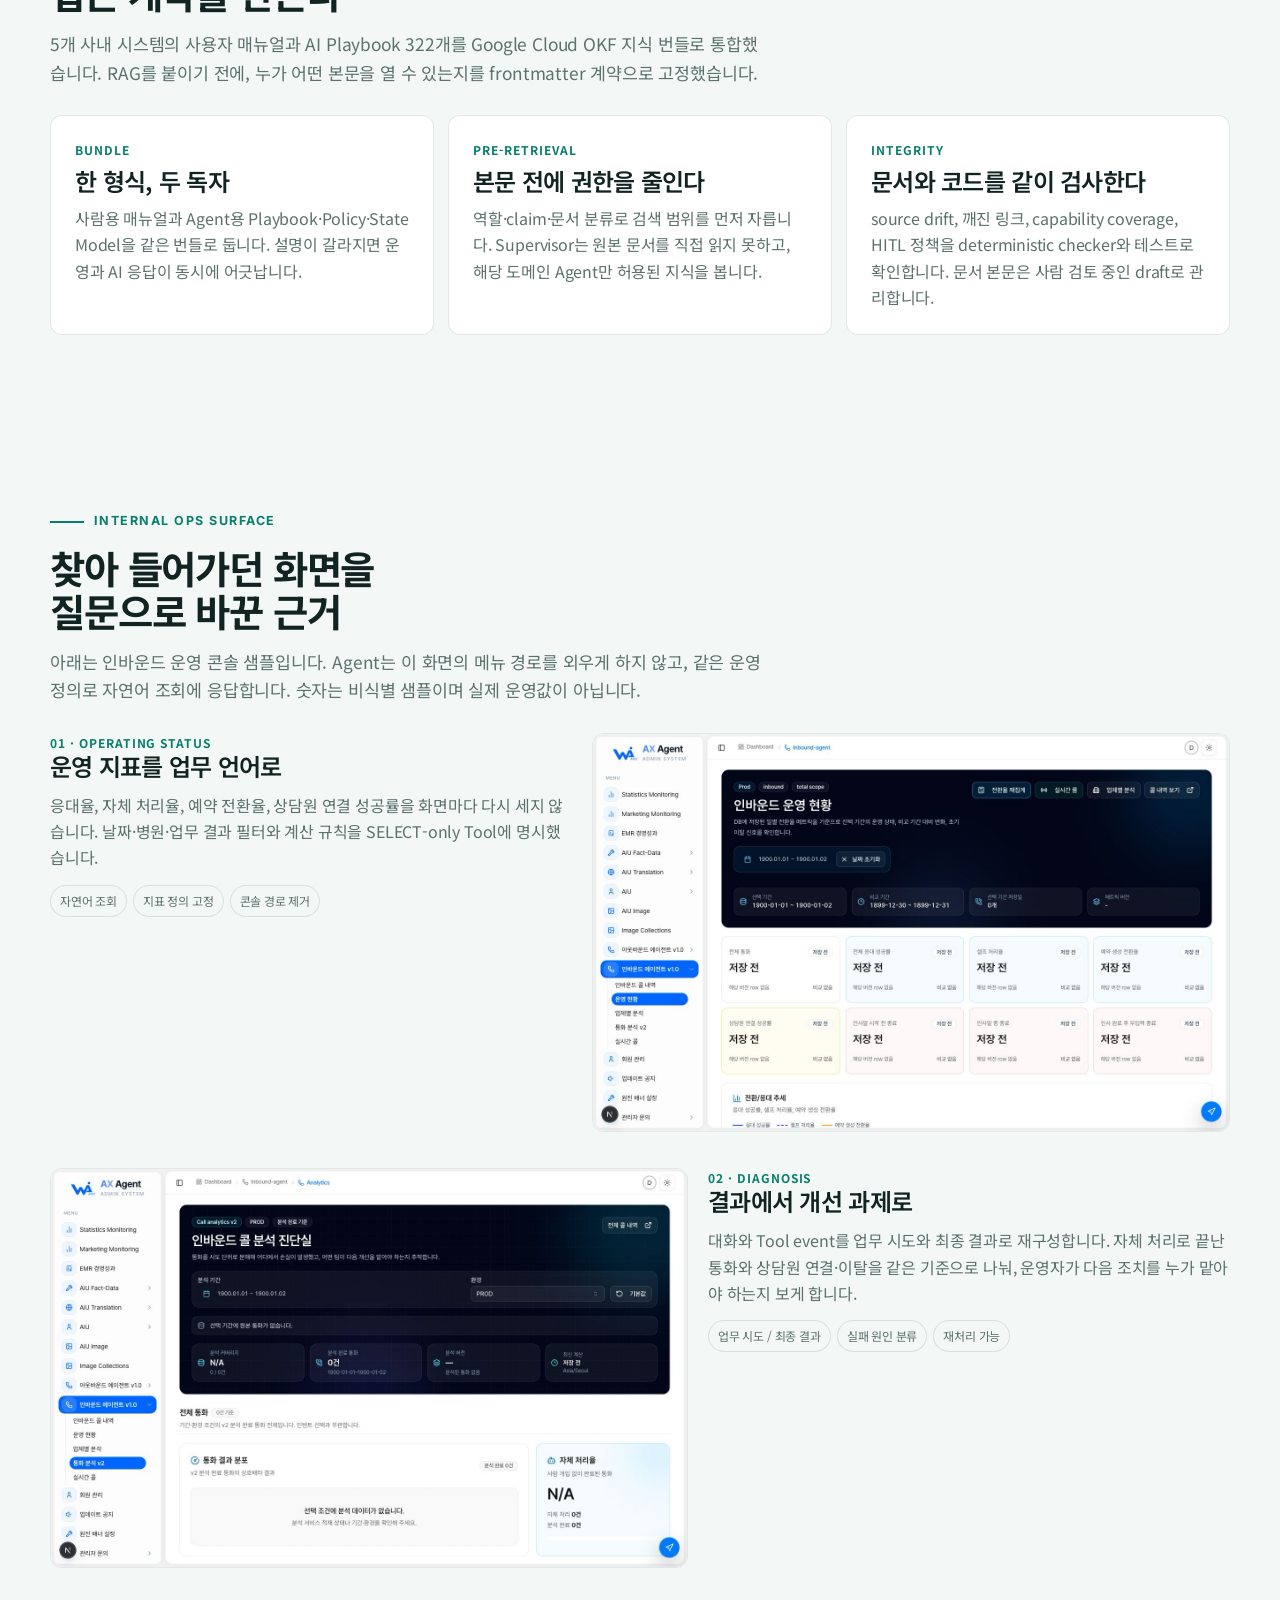
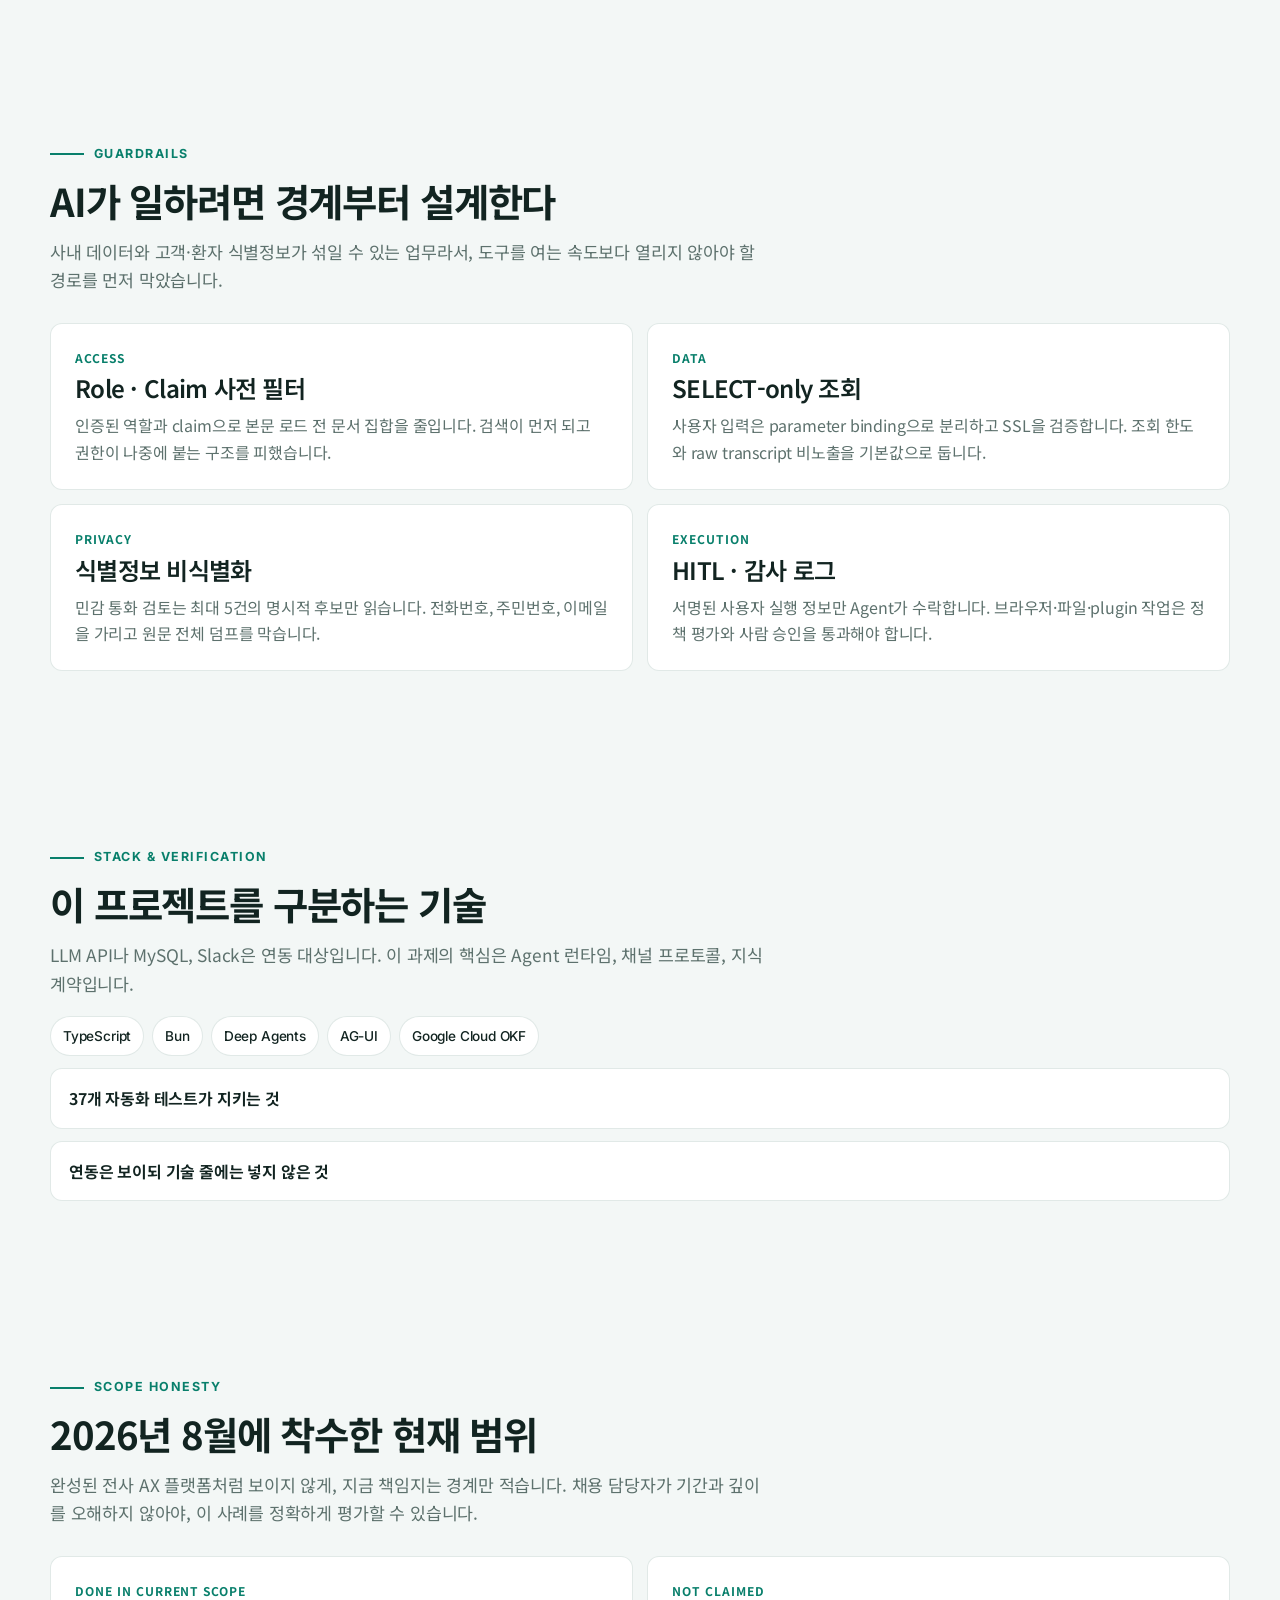
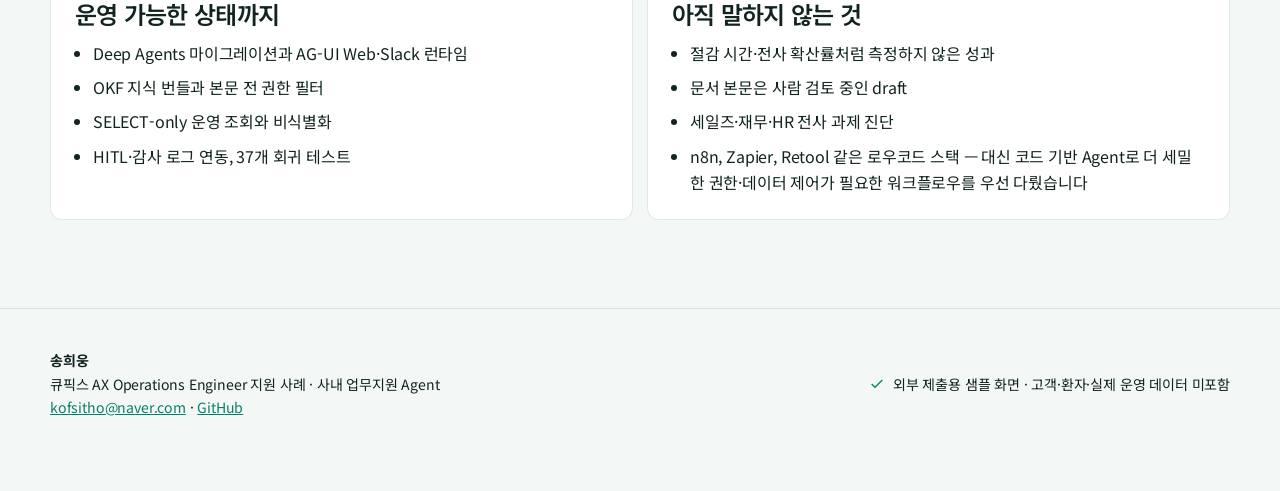
==== commit 028b7ee3: "큐픽스 AX 이력서와 사례 페이지를 공고 기준으로 재구성 반복 업무와 운영 경계가 먼저 보이게 이력서를 다듬고, AIU 사례는 스크롤형 포트폴리오 사이트로 확장한다.  Co-aut" ====
--- a/portfolio/cupix-ax-aiu-case-study.html
+++ b/portfolio/cupix-ax-aiu-case-study.html
@@ -3,9 +3,9 @@
 <head>
   <meta charset="UTF-8">
   <meta name="viewport" content="width=device-width, initial-scale=1.0">
-  <title>송희웅 - AIU AX Case Study</title>
+  <title>송희웅 — 사내 업무지원 Agent Case Study</title>
   <link rel="preconnect" href="https://fonts.googleapis.com">
-  <link href="https://fonts.googleapis.com/css2?family=Inter:wght@300;400;500;600;700;800;900&family=Noto+Sans+KR:wght@300;400;500;600;700;800;900&display=swap" rel="stylesheet">
+  <link href="https://fonts.googleapis.com/css2?family=Inter:wght@300;400;500;600;700;800;900&family=Noto+Sans+KR:wght@300;400;500;600;700;800;900&family=JetBrains+Mono:wght@400;500&display=swap" rel="stylesheet">
   <script src="https://cdn.jsdelivr.net/npm/chart.js@4.4.7/dist/chart.umd.min.js"></script>
   <script>Chart.defaults.animation = false;</script>
   <script src="https://cdn.jsdelivr.net/npm/html-to-image@1.11.11/dist/html-to-image.js"></script>
@@ -20,7 +20,7 @@
       --positive: #2dd4a6; --negative: #fb7185; --warning: #fbbf24;
     }
     html.theme-light {
-      --bg: #f4f8f7; --surface: #ffffff; --surface-hover: #eef7f4;
+      --bg: #f3f7f6; --surface: #ffffff; --surface-hover: #eef7f4;
       --border: rgba(15, 72, 61, 0.12); --text: #122421; --text-secondary: #5d716d;
       --accent: #087f6b; --accent-secondary: #2563a7;
       --positive: #078860; --negative: #c93652; --warning: #a96c00;
@@ -29,7 +29,7 @@
     html, body { min-height: 100%; }
     body {
       font-family: 'Noto Sans KR', 'Inter', -apple-system, BlinkMacSystemFont, sans-serif;
-      background: var(--bg); color: var(--text); line-height: 1.55;
+      background: var(--bg); color: var(--text); line-height: 1.65;
       letter-spacing: -0.011em; font-size: 16px; -webkit-font-smoothing: antialiased;
       transition: background 0.3s, color 0.3s; scrollbar-gutter: stable;
     }
@@ -38,129 +38,181 @@
       background-image: radial-gradient(circle, color-mix(in srgb, var(--accent), transparent 91%) 1px, transparent 1px);
       background-size: 24px 24px;
     }
-    h1, h2, h3 { color: var(--text); letter-spacing: -0.035em; line-height: 1.08; text-wrap: balance; }
-    h1 { font-size: clamp(2.7rem, 5vw, 4.5rem); font-weight: 800; }
-    h2 { font-size: 2.1rem; font-weight: 700; }
+    h1, h2, h3 { color: var(--text); letter-spacing: -0.03em; line-height: 1.12; text-wrap: balance; }
+    h1 { font-size: clamp(2.7rem, 6vw, 4.4rem); font-weight: 800; }
+    h2 { font-size: clamp(2rem, 3vw, 2.6rem); font-weight: 700; }
     h3 { font-size: 1.5rem; font-weight: 600; }
-    p, li, span, label { color: var(--text); font-weight: 400; }
+    p, li, span, label, td, th { color: var(--text); font-weight: 400; }
     .text-secondary { color: var(--text-secondary); }
+    a { color: var(--accent); }
     *:focus-visible { outline: 2px solid var(--accent); outline-offset: 3px; border-radius: 4px; }
-
-    .page {
-      max-width: 1440px; min-height: 100vh; margin: 0 auto; padding: 42px 52px 28px;
-      display: flex; flex-direction: column; justify-content: space-between; gap: 18px;
-    }
-    section { margin-bottom: 0; }
+    code, .mono { font-family: 'JetBrains Mono', ui-monospace, monospace; font-size: 0.86em; }
+
+    .skip-to-content {
+      position: absolute; top: -50px; left: 8px; background: var(--accent); color: #fff;
+      padding: 8px 12px; text-decoration: none; border-radius: 4px; transition: top 0.2s; z-index: 10000;
+    }
+    .skip-to-content:focus { position: fixed; top: 8px; }
+    .sr-only { position: absolute; width: 1px; height: 1px; overflow: hidden; clip: rect(0,0,0,0); white-space: nowrap; }
+
+    .site-nav {
+      position: sticky; top: 0; z-index: 40;
+      display: flex; align-items: center; justify-content: space-between; gap: 16px;
+      padding: 14px 28px; margin-right: 68px;
+      background: color-mix(in srgb, var(--bg), transparent 18%);
+      backdrop-filter: blur(16px); border-bottom: 1px solid var(--border);
+    }
+    .brand { display: flex; flex-direction: column; gap: 2px; text-decoration: none; color: var(--text); }
+    .brand strong { font-size: 0.95rem; font-weight: 700; }
+    .brand span { color: var(--text-secondary); font-size: 0.72rem; }
+    .nav-links { display: flex; flex-wrap: wrap; gap: 6px; }
+    .nav-links a {
+      text-decoration: none; color: var(--text-secondary); font-size: 0.82rem; font-weight: 500;
+      padding: 7px 10px; border-radius: 999px;
+    }
+    .nav-links a:hover, .nav-links a.active { color: var(--text); background: var(--surface); }
+
+    .wrap { width: min(1180px, calc(100% - 40px)); margin: 0 auto; }
+    section { padding: 88px 0; }
     .eyebrow {
-      display: flex; align-items: center; gap: 10px; margin-bottom: 10px;
-      color: var(--accent); font-family: 'Inter', sans-serif; font-size: 0.8rem;
+      display: flex; align-items: center; gap: 10px; margin-bottom: 14px;
+      color: var(--accent); font-family: 'Inter', sans-serif; font-size: 0.78rem;
       font-weight: 700; letter-spacing: 0.12em; text-transform: uppercase;
     }
     .eyebrow-line { width: 34px; height: 2px; background: var(--accent); }
-    .hero { display: grid; grid-template-columns: minmax(0, 1fr) auto; align-items: end; gap: 28px; }
-    .hero h1 { max-width: 850px; }
-    .hero h1 strong { color: var(--accent); font-weight: 800; }
-    .hero-copy { max-width: 750px; margin-top: 12px; color: var(--text-secondary); font-size: 1.05rem; }
-    .identity { text-align: right; padding-bottom: 4px; }
-    .identity-name { font-size: 1.1rem; font-weight: 700; }
-    .identity-role { margin-top: 4px; color: var(--text-secondary); font-size: 0.88rem; }
-
-    .metric-grid { display: grid; grid-template-columns: repeat(4, minmax(0, 1fr)); gap: 12px; }
+    .lede { max-width: 720px; margin-top: 16px; color: var(--text-secondary); font-size: 1.08rem; }
+
+    .hero { padding: 72px 0 48px; }
+    .hero-grid { display: grid; grid-template-columns: minmax(0, 1.4fr) minmax(280px, 0.7fr); gap: 40px; align-items: end; }
+    .hero h1 strong { color: var(--accent); }
+    .hero-meta { display: grid; gap: 14px; }
+    .meta-card {
+      background: var(--surface); border: 1px solid var(--border); border-radius: 12px; padding: 18px 20px;
+    }
+    .meta-card dt { color: var(--text-secondary); font-size: 0.75rem; letter-spacing: 0.06em; text-transform: uppercase; }
+    .meta-card dd { margin-top: 6px; font-weight: 650; }
+
+    .metric-grid { display: grid; grid-template-columns: repeat(4, minmax(0, 1fr)); gap: 12px; margin-top: 36px; }
     .metric {
-      background: var(--surface); border: 1px solid var(--border); border-radius: 10px;
-      padding: 14px 18px; min-height: 76px; display: flex; align-items: center; gap: 13px;
+      background: var(--surface); border: 1px solid var(--border); border-radius: 12px;
+      padding: 20px 18px; min-height: 108px;
+    }
+    .metric-value { font-family: 'Inter', sans-serif; font-size: 2rem; font-weight: 800; line-height: 1; }
+    .metric:first-child .metric-value { color: var(--accent); }
+    .metric-label { margin-top: 8px; color: var(--text-secondary); font-size: 0.82rem; }
+
+    .card {
+      background: var(--surface); border: 1px solid var(--border); border-radius: 12px; padding: 24px;
       transition: box-shadow 0.2s ease;
-    }
-    .metric:hover { box-shadow: 0 8px 18px rgba(11, 62, 51, 0.08); }
-    .metric-icon {
-      width: 38px; height: 38px; border-radius: 9px; display: grid; place-items: center;
-      color: var(--accent); background: color-mix(in srgb, var(--accent), transparent 90%);
-    }
-    .metric-icon svg { width: 20px; height: 20px; }
-    .metric-value { font-family: 'Inter', sans-serif; font-size: 1.85rem; font-weight: 800; line-height: 1; }
-    .metric:first-child .metric-value { color: var(--accent); }
-    .metric-label { margin-top: 5px; color: var(--text-secondary); font-size: 0.78rem; }
-
-    .content-grid { display: grid; grid-template-columns: 0.92fr 1.48fr; gap: 16px; height: 382px; min-height: 0; }
-    .card {
-      background: var(--surface); border: 1px solid var(--border); border-radius: 10px;
-      padding: 20px; transition: box-shadow 0.2s ease;
     }
     .card:hover { box-shadow: 0 8px 18px rgba(11, 62, 51, 0.08); }
     .card-label { color: var(--accent); font-size: 0.75rem; font-weight: 700; letter-spacing: 0.08em; text-transform: uppercase; }
-    .architecture-card { display: flex; flex-direction: column; }
-    .architecture-card h2 { margin-top: 5px; font-size: 1.72rem; }
-    .architecture-card > p { margin-top: 8px; color: var(--text-secondary); font-size: 0.9rem; }
-    .flow { margin-top: 16px; display: grid; gap: 10px; flex: 1; }
+
+    .split { display: grid; grid-template-columns: 1fr 1fr; gap: 16px; margin-top: 28px; }
+    .before { border-color: color-mix(in srgb, var(--negative), transparent 70%); }
+    .after { border-color: color-mix(in srgb, var(--accent), transparent 55%); }
+    .split ul { margin-top: 14px; padding-left: 18px; display: grid; gap: 8px; color: var(--text-secondary); }
+
+    .ask-layout { display: grid; grid-template-columns: 220px minmax(0, 1fr); gap: 18px; margin-top: 28px; }
+    .ask-tabs { display: grid; gap: 8px; align-content: start; }
+    .ask-tab {
+      width: 100%; text-align: left; border: 1px solid var(--border); background: var(--surface);
+      color: var(--text); border-radius: 10px; padding: 12px 14px; cursor: pointer; font-family: inherit;
+    }
+    .ask-tab.active { border-color: var(--accent); background: color-mix(in srgb, var(--accent), transparent 92%); }
+    .ask-tab small { display: block; margin-top: 4px; color: var(--text-secondary); }
+    .ask-panel { min-height: 280px; }
+    .ask-quote {
+      margin-top: 16px; padding: 16px 18px; border-left: 3px solid var(--accent);
+      background: var(--bg); border-radius: 0 10px 10px 0; font-size: 1.05rem;
+    }
+    .ask-result { margin-top: 16px; color: var(--text-secondary); }
+
+    .arch-grid { display: grid; grid-template-columns: 1.1fr 0.9fr; gap: 18px; margin-top: 28px; }
+    .flow { display: grid; gap: 10px; }
     .flow-row { display: grid; align-items: center; gap: 8px; }
-    .flow-row.entry { grid-template-columns: 1fr 30px 1fr; }
-    .flow-row.specialists { grid-template-columns: repeat(2, minmax(0, 1fr)); }
+    .flow-row.entry { grid-template-columns: 1fr 28px 1fr; }
+    .flow-row.specialists, .flow-row.sources { grid-template-columns: repeat(2, minmax(0, 1fr)); }
     .flow-row.sources { grid-template-columns: repeat(3, minmax(0, 1fr)); }
     .node {
-      min-height: 54px; border: 1px solid var(--border); border-radius: 8px; background: var(--bg);
-      padding: 9px 11px; display: flex; align-items: center; gap: 9px; color: var(--text);
+      min-height: 64px; border: 1px solid var(--border); border-radius: 10px; background: var(--bg);
+      padding: 10px 12px; display: flex; align-items: center; color: var(--text);
       font-family: inherit; text-align: left; cursor: pointer; width: 100%;
-      transition: background 0.2s, box-shadow 0.2s;
-    }
-    .node:hover { background: var(--surface-hover); box-shadow: inset 0 0 0 1px var(--border); }
+    }
+    .node:hover, .node.active { background: var(--surface-hover); box-shadow: inset 0 0 0 1px var(--border); }
     .node.primary { background: color-mix(in srgb, var(--accent), transparent 91%); border-color: color-mix(in srgb, var(--accent), transparent 68%); }
-    .node-icon { color: var(--accent); flex: 0 0 auto; }
-    .node-icon svg { width: 18px; height: 18px; display: block; }
-    .node-title { display: block; font-size: 0.82rem; font-weight: 700; }
-    .node-sub { display: block; margin-top: 1px; color: var(--text-secondary); font-size: 0.68rem; }
+    .node-title { display: block; font-size: 0.88rem; font-weight: 700; }
+    .node-sub { display: block; margin-top: 2px; color: var(--text-secondary); font-size: 0.72rem; }
     .arrow { display: grid; place-items: center; color: var(--text-secondary); }
-    .arrow svg { width: 20px; height: 20px; }
-    .connector-label { text-align: center; color: var(--text-secondary); font-size: 0.68rem; margin: -3px 0; }
+    .arch-detail { min-height: 280px; }
+
+    .chart-container {
+      height: 360px; padding: 40px; border-radius: 12px; background: var(--surface);
+      border: 1px solid var(--border); margin-top: 24px;
+    }
+
+    .okf-grid { display: grid; grid-template-columns: repeat(3, minmax(0, 1fr)); gap: 14px; margin-top: 28px; }
+    .okf-grid article h3 { font-size: 1.5rem; margin: 8px 0 10px; }
+
+    .screen-block { display: grid; grid-template-columns: 0.9fr 1.1fr; gap: 20px; margin-top: 28px; align-items: start; }
+    .screen-block + .screen-block { margin-top: 36px; }
+    .screen-block.reverse { grid-template-columns: 1.1fr 0.9fr; }
+    .screen-shot {
+      border: 1px solid var(--border); border-radius: 12px; overflow: hidden; background: #fff; cursor: zoom-in; padding: 0;
+      width: 100%;
+    }
+    .screen-shot img { display: block; width: 100%; height: auto; }
+    .chips { display: flex; flex-wrap: wrap; gap: 6px; margin-top: 14px; }
+    .chip { border: 1px solid var(--border); background: var(--bg); color: var(--text-secondary); border-radius: 999px; padding: 5px 9px; font-size: 0.75rem; }
+
+    .gov-grid { display: grid; grid-template-columns: repeat(2, minmax(0, 1fr)); gap: 14px; margin-top: 28px; }
+    .gov-grid h3 { margin: 8px 0 10px; }
+
+    .stack { display: flex; flex-wrap: wrap; gap: 8px; margin-top: 18px; }
+    .stack span {
+      padding: 8px 12px; border-radius: 999px; background: var(--surface); border: 1px solid var(--border);
+      font-family: 'Inter', sans-serif; font-size: 0.85rem; font-weight: 500;
+    }
+    details { margin-top: 12px; background: var(--surface); border: 1px solid var(--border); border-radius: 12px; padding: 16px 18px; overflow: hidden; }
+    details summary { cursor: pointer; list-style: none; font-weight: 650; }
+    details summary::-webkit-details-marker { display: none; }
+    details p, details ul { margin-top: 10px; color: var(--text-secondary); }
+    details ul { padding-left: 18px; display: grid; gap: 6px; }
+
+    .scope-grid { display: grid; grid-template-columns: 1fr 1fr; gap: 14px; margin-top: 28px; }
+    .site-footer {
+      padding: 40px 0 72px; border-top: 1px solid var(--border); color: var(--text-secondary); font-size: 0.88rem;
+    }
+    .footer-row { display: flex; justify-content: space-between; gap: 16px; flex-wrap: wrap; }
+    .safe-note { display: flex; align-items: center; gap: 8px; }
+    .safe-note svg { width: 16px; height: 16px; color: var(--positive); }
+
+    .viz-menu { position: fixed; top: 12px; right: 16px; z-index: 9999; }
+    .viz-menu-toggle {
+      width: 44px; height: 44px; border-radius: 10px; background: var(--surface); border: 1px solid var(--border);
+      color: var(--text); cursor: pointer; display: flex; align-items: center; justify-content: center;
+      backdrop-filter: blur(12px);
+    }
+    .viz-menu-toggle:hover { background: var(--surface-hover); }
+    .viz-menu-dropdown {
+      position: absolute; top: 52px; right: 0; min-width: 200px; background: var(--surface);
+      border: 1px solid var(--border); border-radius: 10px; padding: 7px; opacity: 0; visibility: hidden;
+      transform: translateY(-8px); transition: all 0.2s; backdrop-filter: blur(16px);
+    }
+    .viz-menu-dropdown.open { opacity: 1; visibility: visible; transform: translateY(0); }
+    .viz-menu-dropdown button {
+      width: 100%; padding: 9px 11px; border: 0; border-radius: 7px; background: transparent;
+      color: var(--text); font-family: inherit; cursor: pointer; text-align: left;
+      display: flex; align-items: center; gap: 9px; font-size: 0.82rem;
+    }
+    .viz-menu-dropdown button:hover { background: var(--surface-hover); }
+    .viz-menu-dropdown svg { width: 17px; height: 17px; }
 
     [popover] {
       background: var(--surface); border: 1px solid var(--border); border-radius: 8px;
       padding: 16px; max-width: 330px; box-shadow: 0 14px 40px rgba(0,0,0,0.24); color: var(--text);
     }
-    [popover] h3 { font-size: 1.5rem; }
-    [popover] p { margin-top: 8px; color: var(--text-secondary); font-size: 0.92rem; }
     [popover]::backdrop { background: rgba(0,0,0,0.25); }
-
-    .screens { display: grid; grid-template-rows: repeat(2, 185px); gap: 12px; min-height: 0; }
-    .screen-card {
-      position: relative; display: grid; grid-template-columns: 190px minmax(0, 1fr); gap: 14px;
-      padding: 13px; overflow: hidden; min-height: 0; height: 185px;
-    }
-    .screen-copy { display: flex; flex-direction: column; justify-content: center; padding: 4px 2px 4px 4px; }
-    .screen-number { font-family: 'Inter', sans-serif; color: var(--accent); font-size: 0.72rem; font-weight: 800; letter-spacing: 0.08em; }
-    .screen-copy h3 { margin-top: 5px; font-size: 1.26rem; }
-    .screen-copy p { margin-top: 7px; color: var(--text-secondary); font-size: 0.8rem; line-height: 1.5; }
-    .screen-chips { display: flex; gap: 5px; flex-wrap: wrap; margin-top: 10px; }
-    .chip {
-      border: 1px solid var(--border); background: var(--bg); color: var(--text-secondary);
-      border-radius: 999px; padding: 4px 7px; font-size: 0.65rem;
-    }
-    .screen-button {
-      position: relative; border: 1px solid var(--border); border-radius: 8px; overflow: hidden;
-      cursor: zoom-in; background: #fff; min-height: 0; height: 157px; width: 100%;
-    }
-    .screen-button img { width: 100%; height: 100%; object-fit: cover; object-position: left top; display: block; }
-    .screen-button::after {
-      content: '확대 보기'; position: absolute; right: 8px; bottom: 8px; padding: 5px 8px;
-      border-radius: 6px; background: rgba(6, 30, 26, 0.82); color: #fff; font-size: 0.68rem;
-      opacity: 0; transition: opacity 0.2s;
-    }
-    .screen-button:hover::after { opacity: 1; }
-
-    .governance {
-      display: grid; grid-template-columns: 1.25fr repeat(4, minmax(0, 1fr)); gap: 10px; align-items: stretch;
-    }
-    .governance-intro { padding: 14px 16px; background: var(--text); border-radius: 10px; }
-    .governance-intro .card-label { color: color-mix(in srgb, var(--accent), #ffffff 22%); }
-    .governance-intro h2 { margin-top: 4px; color: var(--bg); font-size: 1.45rem; }
-    .guardrail { padding: 12px 13px; display: flex; align-items: center; gap: 10px; }
-    .guardrail svg { width: 19px; height: 19px; color: var(--accent); flex: 0 0 auto; }
-    .guardrail strong { display: block; font-size: 0.78rem; }
-    .guardrail span { display: block; margin-top: 2px; color: var(--text-secondary); font-size: 0.67rem; line-height: 1.35; }
-
-    footer { display: flex; align-items: center; justify-content: space-between; gap: 20px; font-size: 0.72rem; color: var(--text-secondary); }
-    footer span { color: var(--text-secondary); }
-    .safe-note { display: flex; align-items: center; gap: 7px; }
-    .safe-note svg { width: 15px; height: 15px; color: var(--positive); }
 
     dialog {
       width: min(94vw, 1280px); max-height: 92vh; border: 1px solid var(--border); border-radius: 12px;
@@ -173,33 +225,6 @@
       border: 1px solid rgba(255,255,255,0.25); border-radius: 8px; background: rgba(5, 25, 22, 0.84);
       color: white; cursor: pointer;
     }
-
-    .viz-menu { position: fixed; top: 16px; right: 16px; z-index: 9999; }
-    .viz-menu-toggle {
-      width: 44px; height: 44px; border-radius: 10px; background: var(--surface); border: 1px solid var(--border);
-      color: var(--text); cursor: pointer; display: flex; align-items: center; justify-content: center;
-      backdrop-filter: blur(12px); transition: background 0.2s;
-    }
-    .viz-menu-toggle:hover { background: var(--surface-hover); }
-    .viz-menu-dropdown {
-      position: absolute; top: 52px; right: 0; min-width: 200px; background: var(--surface);
-      border: 1px solid var(--border); border-radius: 10px; padding: 7px; opacity: 0; visibility: hidden;
-      transform: translateY(-8px); transition: all 0.2s; backdrop-filter: blur(16px);
-    }
-    .viz-menu-dropdown.open { opacity: 1; visibility: visible; transform: translateY(0); }
-    .viz-menu-dropdown button {
-      width: 100%; padding: 9px 11px; border: 0; border-radius: 7px; background: transparent;
-      color: var(--text); font-family: inherit; cursor: pointer; text-align: left;
-      display: flex; align-items: center; gap: 9px; font-size: 0.82rem;
-    }
-    .viz-menu-dropdown button:hover { background: var(--surface-hover); }
-    .viz-menu-dropdown svg { width: 17px; height: 17px; }
-    .skip-to-content {
-      position: absolute; top: -50px; left: 8px; background: var(--accent); color: #fff;
-      padding: 8px 12px; text-decoration: none; border-radius: 4px; transition: top 0.2s; z-index: 10000;
-    }
-    .skip-to-content:focus { position: fixed; top: 8px; }
-    .sr-only { position: absolute; width: 1px; height: 1px; overflow: hidden; clip: rect(0,0,0,0); white-space: nowrap; }
 
     @keyframes fadeInUp { from { opacity: 0; transform: translateY(18px); } to { opacity: 1; transform: translateY(0); } }
     @keyframes fadeIn { from { opacity: 0; } to { opacity: 1; } }
@@ -209,101 +234,39 @@
     .animate.delay-1 { animation-delay: 0.08s; }
     .animate.delay-2 { animation-delay: 0.16s; }
     .animate.delay-3 { animation-delay: 0.24s; }
-    .animate.delay-4 { animation-delay: 0.32s; }
-    .animate.delay-5 { animation-delay: 0.4s; }
-    .animate.delay-6 { animation-delay: 0.48s; }
     .reveal { opacity: 0; transform: translateY(18px); transition: opacity 0.55s ease, transform 0.55s ease; }
     .reveal.visible { opacity: 1; transform: translateY(0); }
 
     @media (max-width: 900px) {
-      .page { width: 100%; max-width: 100%; height: auto; padding: 30px 22px; overflow-x: hidden; }
-      .hero { grid-template-columns: 1fr; }
-      .identity { text-align: left; }
-      .metric-grid { grid-template-columns: repeat(2, minmax(0, 1fr)); }
-      .content-grid { grid-template-columns: 1fr; height: auto; }
-      .screens { grid-template-rows: repeat(2, auto); }
-      .screen-card { grid-template-columns: 1fr; height: auto; }
-      .screen-button { min-height: 250px; height: 250px; }
-      .governance { grid-template-columns: repeat(2, minmax(0, 1fr)); }
-      .governance-intro { grid-column: span 2; }
-      footer { flex-direction: column; align-items: flex-start; }
-    }
-    @media (max-width: 600px) {
-      body { overflow-x: hidden; }
-      .page { padding: 22px 14px; }
-      .hero h1 { max-width: 100%; font-size: 2.2rem; overflow-wrap: anywhere; word-break: keep-all; }
-      h2 { font-size: 2rem; }
-      h3 { font-size: 1.5rem; }
-      .metric-grid, .governance { grid-template-columns: 1fr; }
-      .governance-intro { grid-column: auto; }
+      .hero-grid, .split, .ask-layout, .arch-grid, .okf-grid, .screen-block, .screen-block.reverse, .gov-grid, .scope-grid, .metric-grid {
+        grid-template-columns: 1fr;
+      }
       .flow-row.entry, .flow-row.specialists, .flow-row.sources { grid-template-columns: 1fr; }
       .flow-row.entry .arrow { transform: rotate(90deg); }
-      .screen-button { min-height: 190px; }
+      .site-nav { margin-right: 60px; }
+      section { padding: 64px 0; }
+    }
+    @media (max-width: 600px) {
+      .wrap { width: min(100% - 28px, 1180px); }
+      .nav-links { display: none; }
+      .metric-grid { grid-template-columns: 1fr 1fr; }
     }
     @media (max-width: 375px) {
       body { overflow-x: hidden; }
-      .page { width: 100%; max-width: 100%; padding-inline: 12px; }
-      .hero h1 { font-size: 2rem; }
-    }
-
+      h1 { font-size: 2.5rem; }
+    }
     @media (prefers-reduced-motion: reduce) {
       *, *::before, *::after { animation: none !important; transition: none !important; }
       .reveal { opacity: 1; transform: none; }
     }
-
     @media print {
-      html.theme-dark, html.theme-light {
-        --bg: #f4f8f7; --surface: #ffffff; --surface-hover: #eef7f4;
-        --border: rgba(15, 72, 61, 0.12); --text: #122421; --text-secondary: #5d716d;
-        --accent: #087f6b; --accent-secondary: #2563a7;
-        --positive: #078860; --negative: #c93652; --warning: #a96c00;
-      }
-      html, body { width: 297mm; height: 210mm; background: #f4f8f7 !important; }
-      body { overflow: hidden; }
-      body::before, .viz-menu, dialog { display: none !important; }
-      .page { width: 297mm; height: 210mm; min-height: 210mm; max-width: none; padding: 9mm 11mm 7mm; gap: 3.2mm; overflow: hidden; }
-      .hero { grid-template-columns: minmax(0, 1fr) auto !important; }
-      .hero h1 { font-size: 28pt; }
-      .hero-copy { font-size: 8.8pt; margin-top: 2mm; }
-      .eyebrow { margin-bottom: 1.5mm; font-size: 7pt; }
-      .identity { text-align: right !important; }
-      .identity-name { font-size: 9.5pt; }
-      .identity-role { font-size: 7pt; }
-      .metric-grid { grid-template-columns: repeat(4, minmax(0, 1fr)) !important; }
-      .metric { min-height: 14mm; padding: 2.4mm 3mm; gap: 2mm; }
-      .metric-icon { width: 8mm; height: 8mm; }
-      .metric-value { font-size: 16pt; }
-      .metric-label { font-size: 6.5pt; margin-top: 0.7mm; }
-      .content-grid { grid-template-columns: 0.92fr 1.48fr !important; min-height: 91mm; height: 91mm !important; gap: 3mm; }
-      .card { padding: 3.2mm; }
-      .architecture-card h2 { font-size: 15pt; }
-      .architecture-card > p { font-size: 7pt; margin-top: 1mm; }
-      .flow { margin-top: 2.2mm; gap: 1.5mm; }
-      .node { min-height: 11mm; padding: 1.4mm 1.8mm; }
-      .node-title { font-size: 6.8pt; }
-      .node-sub { font-size: 5.7pt; }
-      .connector-label { font-size: 5.8pt; }
-      .screens { grid-template-rows: repeat(2, 44.5mm) !important; gap: 2mm; }
-      .screen-card { grid-template-columns: 42mm minmax(0, 1fr) !important; gap: 2mm; padding: 2mm; height: 44.5mm !important; }
-      .screen-copy h3 { font-size: 10.5pt; }
-      .screen-copy p { font-size: 6pt; margin-top: 1mm; }
-      .screen-number, .card-label { font-size: 5.8pt; }
-      .screen-chips { margin-top: 1.2mm; gap: 1mm; }
-      .chip { padding: 0.5mm 1.2mm; font-size: 5.2pt; }
-      .screen-button { min-height: 0 !important; height: 40.5mm !important; }
-      .screen-button::after { display: none; }
-      .governance { grid-template-columns: 1.25fr repeat(4, minmax(0, 1fr)) !important; gap: 1.8mm; }
-      .governance-intro { grid-column: auto !important; }
-      .governance-intro, .guardrail { padding: 2.2mm 2.6mm; }
-      .governance-intro h2 { font-size: 11pt; }
-      .guardrail strong { font-size: 6.5pt; }
-      .guardrail span { font-size: 5.5pt; }
-      footer { flex-direction: row !important; align-items: center !important; font-size: 5.8pt; }
-      .card, .metric { break-inside: avoid; box-shadow: none !important; }
-      .animate, .reveal { opacity: 1 !important; transform: none !important; animation: none !important; }
+      .viz-menu, .site-nav, dialog, .dialog-close { display: none !important; }
+      body { background: white !important; }
+      section { padding: 24px 0; break-inside: avoid; }
+      .reveal { opacity: 1 !important; transform: none !important; }
       * { print-color-adjust: exact; -webkit-print-color-adjust: exact; }
     }
-    @page { size: A4 landscape; margin: 0; }
+    @page { margin: 16mm; }
   </style>
 </head>
 <body>
@@ -315,7 +278,7 @@
     </button>
     <div class="viz-menu-dropdown" id="vizMenuDropdown">
       <button onclick="cycleTheme()">
-        <svg id="themeIcon" viewBox="0 0 24 24" fill="none" stroke="currentColor" stroke-width="2"><circle cx="12" cy="12" r="4"/><path d="M12 2v2M12 20v2M4.93 4.93l1.42 1.42M17.66 17.66l1.41 1.41M2 12h2M20 12h2M4.93 19.07l1.42-1.42M17.66 6.34l1.41-1.41"/></svg>
+        <svg viewBox="0 0 24 24" fill="none" stroke="currentColor" stroke-width="2"><circle cx="12" cy="12" r="4"/><path d="M12 2v2M12 20v2M4.93 4.93l1.42 1.42M17.66 17.66l1.41 1.41M2 12h2M20 12h2M4.93 19.07l1.42-1.42M17.66 6.34l1.41-1.41"/></svg>
         <span id="themeLabel">테마 전환</span>
       </button>
       <button onclick="downloadImage()">
@@ -329,116 +292,267 @@
     </div>
   </div>
 
-  <main id="main-content" class="page" role="main">
-    <section class="hero animate" role="region" aria-label="케이스 스터디 소개">
-      <header>
-        <div class="eyebrow"><span class="eyebrow-line"></span>AX Operations Case Study · 2026</div>
-        <h1>흩어진 사내 업무를<br><strong>하나의 AI Agent</strong>로 연결하다</h1>
-        <p class="hero-copy">AIU 운영 지식과 통화 데이터를 Web·Slack에서 바로 활용하도록, 5개 사내 시스템을 권한-aware Multi-Agent workflow로 통합했습니다.</p>
-      </header>
-      <div class="identity" aria-label="작성자">
-        <div class="identity-name">송희웅</div>
-        <div class="identity-role">AI Product Engineer · End-to-End Owner</div>
-      </div>
-    </section>
-
-    <section class="metric-grid animate delay-1" role="region" aria-label="프로젝트 규모">
-      <article class="metric">
-        <div class="metric-icon"><svg viewBox="0 0 24 24" fill="none" stroke="currentColor" stroke-width="2"><rect x="3" y="3" width="7" height="7" rx="1"/><rect x="14" y="3" width="7" height="7" rx="1"/><rect x="3" y="14" width="7" height="7" rx="1"/><rect x="14" y="14" width="7" height="7" rx="1"/></svg></div>
-        <div><div class="metric-value" data-count="5">5</div><div class="metric-label">통합 사내 시스템</div></div>
-      </article>
-      <article class="metric">
-        <div class="metric-icon"><svg viewBox="0 0 24 24" fill="none" stroke="currentColor" stroke-width="2"><path d="M4 19.5A2.5 2.5 0 0 1 6.5 17H20V4H6.5A2.5 2.5 0 0 0 4 6.5z"/><path d="M4 6.5v13M8 7h8"/></svg></div>
-        <div><div class="metric-value" data-count="322">322</div><div class="metric-label">사용자·AI 매뉴얼</div></div>
-      </article>
-      <article class="metric">
-        <div class="metric-icon"><svg viewBox="0 0 24 24" fill="none" stroke="currentColor" stroke-width="2"><circle cx="12" cy="7" r="3"/><circle cx="6" cy="17" r="3"/><circle cx="18" cy="17" r="3"/><path d="M10.5 9.5 7.5 14.5M13.5 9.5l3 5"/></svg></div>
-        <div><div class="metric-value" data-count="4">4</div><div class="metric-label">도메인 전문 Agent</div></div>
-      </article>
-      <article class="metric">
-        <div class="metric-icon"><svg viewBox="0 0 24 24" fill="none" stroke="currentColor" stroke-width="2"><path d="m9 12 2 2 4-4"/><path d="M12 22a10 10 0 1 0 0-20 10 10 0 0 0 0 20"/></svg></div>
-        <div><div class="metric-value" data-count="37">37</div><div class="metric-label">자동화 테스트</div></div>
-      </article>
-    </section>
-
-    <section class="content-grid animate delay-2" role="region" aria-label="아키텍처와 제품 화면">
-      <article class="card architecture-card" aria-label="업무 자동화 아키텍처">
-        <div class="card-label">How it works</div>
-        <h2>질문에서 실행 가능한 업무까지</h2>
-        <p>현업의 자연어 요청을 도메인별로 분리하고, 허용된 지식·데이터·도구만 연결합니다.</p>
-        <div class="flow" role="group" aria-label="AIU Agent 처리 흐름">
+  <nav class="site-nav" aria-label="페이지 탐색">
+    <a class="brand" href="#top">
+      <strong>송희웅</strong>
+      <span>AX Operations Case Study</span>
+    </a>
+    <div class="nav-links">
+      <a href="#problem">문제</a>
+      <a href="#ask">질문 예시</a>
+      <a href="#architecture">구조</a>
+      <a href="#knowledge">지식</a>
+      <a href="#screens">화면</a>
+      <a href="#governance">안전장치</a>
+      <a href="#stack">기술</a>
+      <a href="#scope">범위</a>
+    </div>
+  </nav>
+
+  <main id="main-content">
+    <section class="hero wrap animate" id="top">
+      <div class="eyebrow"><span class="eyebrow-line"></span>사내 업무지원 Agent · 2026.08 – 현재</div>
+      <div class="hero-grid">
+        <header>
+          <h1>화면을 찾아 들어가지 않고<br><strong>업무 언어로 묻게</strong> 만들다</h1>
+          <p class="lede">운영·HQ/SVC가 AIU 사용법, 통화 운영, 화면 설정, 운영 지표를 여러 시스템에서 찾던 반복 업무를 Web과 Slack 하나의 접점으로 모았습니다. 지식은 Google Cloud OKF(사내 지식 관리 프레임워크)로, 실행은 권한·개인정보·감사 로그 경계 안에서만 움직입니다.</p>
+        </header>
+        <dl class="hero-meta">
+          <div class="meta-card"><dt>역할</dt><dd>AX Operations Engineer 관점의 설계·구축 오너</dd></div>
+          <div class="meta-card"><dt>핵심 기술</dt><dd>TypeScript · Bun · Deep Agents · AG-UI · Google Cloud OKF</dd></div>
+          <div class="meta-card"><dt>현재 범위</dt><dd>지식 통합, 권한 경계, Web·Slack 런타임, 자동화 테스트</dd></div>
+        </dl>
+      </div>
+      <div class="metric-grid animate delay-1">
+        <article class="metric"><div class="metric-value" data-count="5">5</div><div class="metric-label">흩어져 있던 사내 시스템</div></article>
+        <article class="metric"><div class="metric-value" data-count="322">322</div><div class="metric-label">사용자·AI 매뉴얼</div></article>
+        <article class="metric"><div class="metric-value">1</div><div class="metric-label">Web · Slack 업무 접점</div></article>
+        <article class="metric"><div class="metric-value" data-count="37">37</div><div class="metric-label">권한·조회·응답 회귀 테스트</div></article>
+      </div>
+    </section>
+
+    <section class="wrap" id="problem" data-reveal>
+      <div class="eyebrow"><span class="eyebrow-line"></span>Why this work</div>
+      <h2>문제는 모델이 아니라 찾는 비용이었다</h2>
+      <p class="lede">제품 화면, 운영 콘솔, 매뉴얼, DB 조회가 시스템마다 달랐습니다. 같은 질문을 해도 사람마다 다른 화면을 열고, 지표 정의가 어긋날 수 있었습니다. 이 과제는 새 Agent를 자랑하는 일이 아니라 그 반복을 줄이는 일이었습니다.</p>
+      <div class="split">
+        <article class="card before">
+          <div class="card-label">Before</div>
+          <h3>제품별 화면을 외운다</h3>
+          <ul>
+            <li>AIU 사용법은 매뉴얼 저장소에서 찾는다</li>
+            <li>통화 운영 현황은 인바운드·아웃바운드 콘솔이 다르다</li>
+            <li>설정 변경 위치는 Agent Admin 화면 경로에 의존한다</li>
+            <li>HQ/SVC 정책은 또 다른 문서 묶음에 있다</li>
+          </ul>
+        </article>
+        <article class="card after">
+          <div class="card-label">After</div>
+          <h3>업무 언어로 한 곳에서 묻는다</h3>
+          <ul>
+            <li>Web과 Slack이 같은 AG-UI 런타임을 쓴다</li>
+            <li>Supervisor가 도메인을 나누고 허용된 Agent만 답한다</li>
+            <li>문서는 역할·claim을 통과한 뒤에만 본문을 연다</li>
+            <li>운영 지표는 SELECT-only로, 같은 계산 규칙을 코드에 둔다</li>
+          </ul>
+        </article>
+      </div>
+      <div role="img" aria-label="이전에는 5개 시스템 화면을 찾아 들어갔고, 이후에는 Web과 Slack 하나의 접점에서 질문합니다.">
+        <div class="chart-container">
+          <canvas id="entryChart"></canvas>
+        </div>
+      </div>
+    </section>
+
+    <section class="wrap" id="ask" data-reveal>
+      <div class="eyebrow"><span class="eyebrow-line"></span>What people can ask</div>
+      <h2>현업이 실제로 던지는 질문 형태</h2>
+      <p class="lede">도메인마다 문서·Tool·응답 계약이 다릅니다. 아래는 실제 운영 데이터 수치가 아니라, Agent가 처리하도록 설계한 질문 유형입니다.</p>
+      <div class="ask-layout">
+        <div class="ask-tabs" role="tablist" aria-label="업무 도메인">
+          <button class="ask-tab active" data-ask="inbound" role="tab" aria-selected="true">인바운드 운영<small>통화 검색 · 전환율</small></button>
+          <button class="ask-tab" data-ask="outbound" role="tab" aria-selected="false">아웃바운드 운영<small>발신 결과 · 연결 지표</small></button>
+          <button class="ask-tab" data-ask="admin" role="tab" aria-selected="false">Agent Admin<small>화면 안내 · 설정 위치</small></button>
+          <button class="ask-tab" data-ask="hq" role="tab" aria-selected="false">HQ / SVC<small>정책 · 운영 매뉴얼</small></button>
+        </div>
+        <article class="card ask-panel" id="askPanel">
+          <div class="card-label" id="askLabel">Inbound Agent</div>
+          <h3 id="askTitle">운영 현황을 콘솔 경로 없이 묻는다</h3>
+          <p class="ask-quote" id="askQuote">이번 주 인바운드 응대율과 예약 전환율을 비교해 줘. 이탈이 인사말 전에 몰리는지도 같이 봐줘.</p>
+          <p class="ask-result" id="askResult">허용된 역할이면 SELECT-only Tool이 날짜·병원·업무 결과 필터로 집계합니다. 지표 정의는 화면마다 달라지지 않도록 코드로 고정했습니다. 민감 통화 원문은 후보 제한과 비식별화를 거친 뒤에만 봅니다.</p>
+        </article>
+      </div>
+    </section>
+
+    <section class="wrap" id="architecture" data-reveal>
+      <div class="eyebrow"><span class="eyebrow-line"></span>How it runs</div>
+      <h2>질문에서 실행 가능한 업무까지</h2>
+      <p class="lede">기존 AIU Agent를 Bun·TypeScript 기반 Deep Agents로 옮기고, AG-UI로 Web과 Slack 실행을 하나의 런타임에 묶었습니다. 노드를 누르면 그 레이어가 왜 필요한지 볼 수 있습니다.</p>
+      <div class="arch-grid">
+        <div class="flow">
           <div class="flow-row entry">
-            <button class="node" popovertarget="entry-popover">
-              <span class="node-icon"><svg viewBox="0 0 24 24" fill="none" stroke="currentColor" stroke-width="2"><path d="M21 15a4 4 0 0 1-4 4H8l-5 3V7a4 4 0 0 1 4-4h10a4 4 0 0 1 4 4z"/></svg></span>
-              <span><span class="node-title">Web · Slack</span><span class="node-sub">현업의 자연어 요청</span></span>
-            </button>
-            <span class="arrow" aria-hidden="true"><svg viewBox="0 0 24 24" fill="none" stroke="currentColor" stroke-width="2"><path d="M5 12h14m-5-5 5 5-5 5"/></svg></span>
-            <button class="node primary" popovertarget="supervisor-popover">
-              <span class="node-icon"><svg viewBox="0 0 24 24" fill="none" stroke="currentColor" stroke-width="2"><circle cx="12" cy="12" r="3"/><path d="M19.4 15a1.7 1.7 0 0 0 .34 1.88l.06.06-2.83 2.83-.06-.06A1.7 1.7 0 0 0 15 19.4a1.7 1.7 0 0 0-1 .6 1.7 1.7 0 0 0-.4 1.1V21h-4v-.09A1.7 1.7 0 0 0 8.6 19.4a1.7 1.7 0 0 0-1.88.34l-.06.06-2.83-2.83.06-.06A1.7 1.7 0 0 0 4.6 15a1.7 1.7 0 0 0-.6-1 1.7 1.7 0 0 0-1.1-.4H3v-4h.09A1.7 1.7 0 0 0 4.6 8.6a1.7 1.7 0 0 0-.34-1.88l-.06-.06 2.83-2.83.06.06A1.7 1.7 0 0 0 9 4.6a1.7 1.7 0 0 0 1-.6 1.7 1.7 0 0 0 .4-1.1V3h4v.09A1.7 1.7 0 0 0 15.4 4.6a1.7 1.7 0 0 0 1.88-.34l.06-.06 2.83 2.83-.06.06A1.7 1.7 0 0 0 19.4 9c.1.36.3.7.6 1 .3.3.7.4 1.1.4H21v4h-.09a1.7 1.7 0 0 0-1.51.6Z"/></svg></span>
-              <span><span class="node-title">AIU Supervisor</span><span class="node-sub">의도·제품·권한 라우팅</span></span>
-            </button>
+            <button class="node primary" data-node="entry"><span><span class="node-title">Web · Slack</span><span class="node-sub">현업의 자연어 요청</span></span></button>
+            <span class="arrow" aria-hidden="true">→</span>
+            <button class="node" data-node="supervisor"><span><span class="node-title">AIU Supervisor</span><span class="node-sub">의도 · 제품 · 권한 라우팅</span></span></button>
           </div>
-          <div class="connector-label">요청을 하나의 전문 영역으로 제한</div>
           <div class="flow-row specialists">
-            <button class="node" popovertarget="specialist-popover"><span><span class="node-title">Inbound · Outbound</span><span class="node-sub">통화 검색·전환율·운영 분석</span></span></button>
-            <button class="node" popovertarget="specialist-popover"><span><span class="node-title">Agent Admin · HQ/SVC</span><span class="node-sub">화면 안내·운영 정책·설정</span></span></button>
+            <button class="node" data-node="io"><span><span class="node-title">Inbound · Outbound</span><span class="node-sub">통화 검색 · 운영 분석</span></span></button>
+            <button class="node" data-node="admin"><span><span class="node-title">Agent Admin · HQ/SVC</span><span class="node-sub">화면 안내 · 운영 정책</span></span></button>
           </div>
-          <div class="connector-label">권한을 통과한 최소 근거만 로드</div>
           <div class="flow-row sources">
-            <button class="node" popovertarget="source-popover"><span><span class="node-title">OKF Knowledge</span><span class="node-sub">322개 문서</span></span></button>
-            <button class="node" popovertarget="source-popover"><span><span class="node-title">SELECT-only DB</span><span class="node-sub">운영 지표</span></span></button>
-            <button class="node" popovertarget="source-popover"><span><span class="node-title">Computer · Plugin</span><span class="node-sub">정책·감사·HITL</span></span></button>
+            <button class="node" data-node="okf"><span><span class="node-title">OKF Knowledge</span><span class="node-sub">322개 문서</span></span></button>
+            <button class="node" data-node="db"><span><span class="node-title">SELECT-only DB</span><span class="node-sub">운영 지표</span></span></button>
+            <button class="node" data-node="hitl"><span><span class="node-title">Computer · Plugin</span><span class="node-sub">정책 · 감사 · HITL</span></span></button>
           </div>
         </div>
-      </article>
-
-      <div class="screens" role="group" aria-label="제품 화면 예시">
-        <article class="card screen-card">
-          <div class="screen-copy">
-            <div class="screen-number">01 · OPERATIONS</div>
-            <h3>운영 지표를 업무 언어로</h3>
-            <p>저장된 통화를 조회하고 응대율·자체 처리율·예약 전환율을 동일한 정의로 계산합니다.</p>
-            <div class="screen-chips"><span class="chip">자연어 조회</span><span class="chip">KPI 자동화</span><span class="chip">원인 추적</span></div>
-          </div>
-          <button class="screen-button" onclick="showPreview('operations')" aria-label="인바운드 운영 현황 샘플 화면 확대">
-            <img id="operations-image" src="[data-uri]